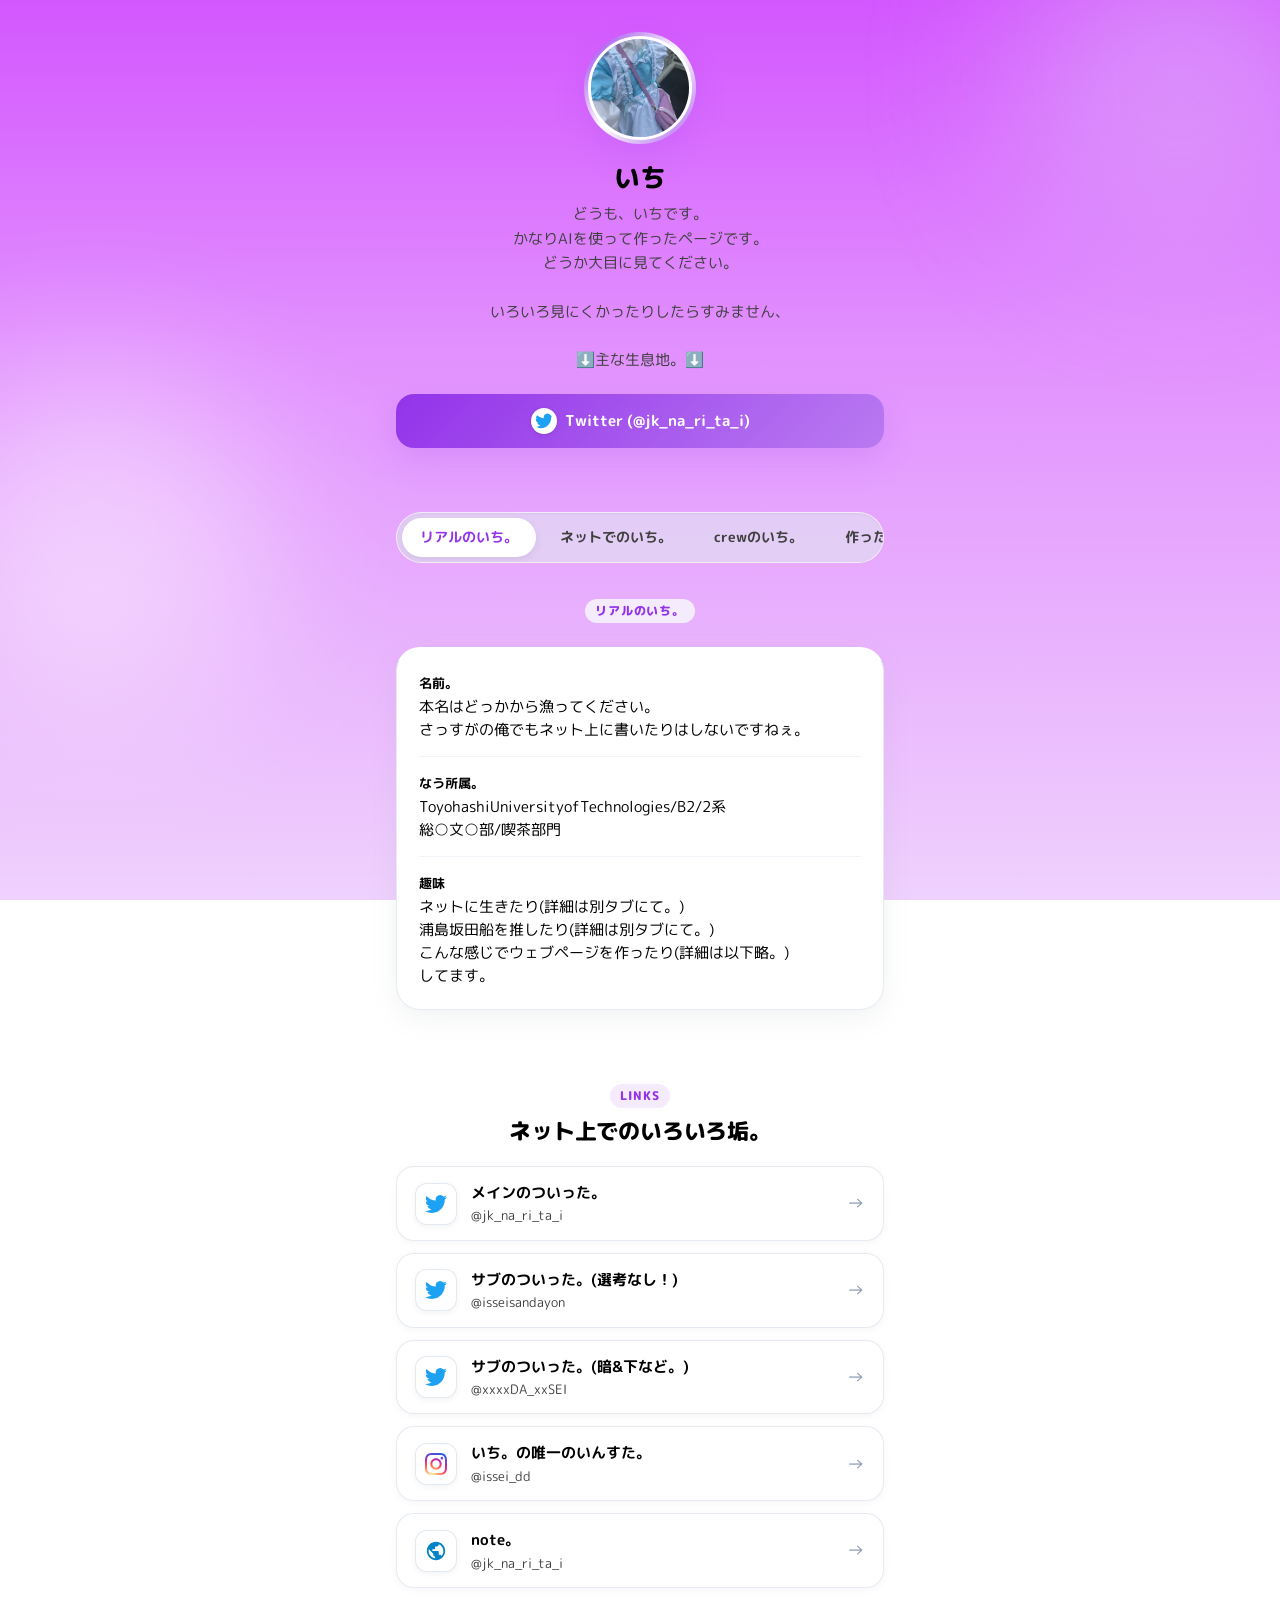
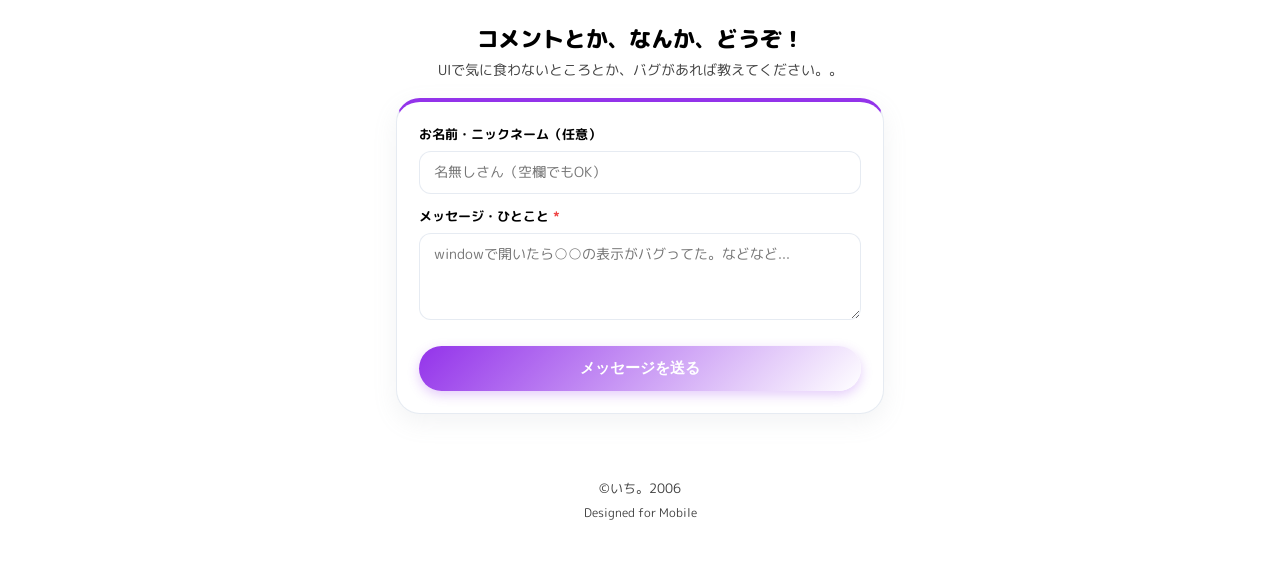
==== index.html @ a2d6e32a "chore: remove Message tag and simplify default comment section title" ====
<!DOCTYPE html>
<html lang="ja">
<head>
  <meta charset="UTF-8">
  <meta name="viewport" content="width=device-width, initial-scale=1.0, maximum-scale=1.0, user-scalable=no">
  <title id="page-title">いちのホームページ</title>
  <link rel="stylesheet" href="style.css?v=20261020_5">
  <link rel="preconnect" href="https://fonts.googleapis.com">
  <link rel="preconnect" href="https://fonts.gstatic.com" crossorigin>
  <link href="https://fonts.googleapis.com/css2?family=DotGothic16&family=Hachi+Maru+Pop&family=M+PLUS+Rounded+1c:wght@400;500;700;800&family=Mochiy+Pop+One&family=Noto+Sans+JP:wght@400;500;700&family=Outfit:wght@400;600;700&family=Shippori+Mincho:wght@500;700&family=Yomogi&display=swap" rel="stylesheet">
</head>
<body>
  <div class="background-decorations">
    <div class="blob blob-1"></div>
    <div class="blob blob-2"></div>
  </div>

  <main class="main-content">
    <!-- Hero Section -->
    <section class="hero-section">
      <div class="container hero-container">
        <div class="avatar-wrapper">
          <div class="avatar-ring"></div>
          <img id="hero-avatar-img" class="avatar-image" style="display: none;" alt="Avatar">
          <div class="avatar-placeholder" id="hero-avatar-placeholder">
            <span>✨</span>
          </div>
        </div>
        <h1 class="hero-title" id="hero-title">いち</h1>
        <p class="hero-desc" id="hero-desc">
          どうも、いちです。
        </p>
        <div class="hero-actions">
          <a href="https://x.com/jk_na_ri_ta_i" target="_blank" rel="noopener noreferrer" class="btn btn-primary" id="hero-x-btn">
            <svg class="x-icon" viewBox="0 0 24 24" fill="#1DA1F2">
              <path d="M23.953 4.57a10 10 0 01-2.825.775 4.958 4.958 0 002.163-2.723c-.951.555-2.005.959-3.127 1.184a4.92 4.92 0 00-8.384 4.482C7.69 8.095 4.067 6.13 1.64 3.162a4.822 4.822 0 00-.666 2.475c0 1.71.87 3.213 2.188 4.096a4.904 4.904 0 01-2.228-.616v.06a4.923 4.923 0 003.946 4.827 4.996 4.996 0 01-2.212.085 4.936 4.936 0 004.604 3.417 9.867 9.867 0 01-6.102 2.105c-.39 0-.779-.023-1.17-.067a13.995 13.995 0 007.557 2.209c9.053 0 13.998-7.496 13.998-13.985 0-.21 0-.42-.015-.63A9.935 9.935 0 0024 4.59z"/>
            </svg>
            <span id="hero-x-btn-text">Twitter (@jk_na_ri_ta_i)</span>
          </a>
        </div>
      </div>
    </section>

    <!-- Tabs Container Section (Real, Oshi, etc.) -->
    <section id="contents" class="section tabs-section">
      <div class="container">
        <!-- Tabs Navigation -->
        <div class="tabs-nav-wrapper">
          <div class="tabs-nav" id="tabs-nav">
            <button type="button" class="tab-btn active" onclick="switchTab('real')">リアル・日常 🌿</button>
            <button type="button" class="tab-btn" onclick="switchTab('oshi')">推し活 🎀</button>
          </div>
        </div>

        <!-- Tab Panes Container -->
        <div id="tab-panes-container">
          <!-- Real Tab Pane (Default visible) -->
          <div id="tab-pane-real" class="tab-pane active">
            <section class="section about-section" style="padding-top: 10px;">
              <div class="section-header">
                <span class="section-tag">リアル・日常 🌿</span>
                <h2 class="section-title">About Me（リアル）</h2>
                <p class="section-subtitle">日常やリアルの自己紹介</p>
              </div>

              <div class="card about-card">
                <div class="about-grid">
                  <div class="about-item">
                    <span class="about-label">お名前 / 呼び名</span>
                    <p class="about-value">いち</p>
                  </div>
                  <div class="about-item">
                    <span class="about-label">好きなこと / 趣味</span>
                    <p class="about-value">こんな感じのページを作ったりしてます。AIで作ってる部分が結構あったりします。</p>
                  </div>
                  <div class="about-item">
                    <span class="about-label">ひとこと</span>
                    <p class="about-value">気ままにのんびりやってます。仲良くしてください✨</p>
                  </div>
                </div>
              </div>
            </section>
          </div>

          <!-- Oshi Tab Pane -->
          <div id="tab-pane-oshi" class="tab-pane">
            <section class="section about-section" style="padding-top: 10px;">
              <div class="section-header">
                <span class="section-tag">推し活 🎀</span>
                <h2 class="section-title">My Favorite（推しについて）</h2>
                <p class="section-subtitle">推しへの愛や活動情報</p>
              </div>

              <div class="card about-card">
                <div class="about-grid">
                  <div class="about-item">
                    <span class="about-label">最推し / 担当</span>
                    <p class="about-value">（ここに推しの名前を入力！）</p>
                  </div>
                  <div class="about-item">
                    <span class="about-label">推し歴 / きっかけ</span>
                    <p class="about-value">（推し始めた時期やきっかけ）</p>
                  </div>
                  <div class="about-item">
                    <span class="about-label">推しへのひとこと</span>
                    <p class="about-value">いつも元気をくれてありがとう！一生推します✨</p>
                  </div>
                </div>
              </div>
            </section>
          </div>
        </div>
      </div>
    </section>

    <!-- Unified Links Section (Below Tabs) -->
    <section id="links" class="section links-section">
      <div class="container">
        <div class="section-header">
          <span class="section-tag">Links</span>
          <h2 class="section-title" id="links-section-title">Links</h2>
          <p class="section-subtitle" id="links-section-subtitle">関連リンク</p>
        </div>

        <div class="links-list" id="links-list">
          <a href="https://x.com/jk_na_ri_ta_i" target="_blank" rel="noopener noreferrer" class="link-item">
            <div class="link-icon">
              <svg viewBox="0 0 24 24" fill="#1DA1F2"><path d="M23.953 4.57a10 10 0 01-2.825.775 4.958 4.958 0 002.163-2.723c-.951.555-2.005.959-3.127 1.184a4.92 4.92 0 00-8.384 4.482C7.69 8.095 4.067 6.13 1.64 3.162a4.822 4.822 0 00-.666 2.475c0 1.71.87 3.213 2.188 4.096a4.904 4.904 0 01-2.228-.616v.06a4.923 4.923 0 003.946 4.827 4.996 4.996 0 01-2.212.085 4.936 4.936 0 004.604 3.417 9.867 9.867 0 01-6.102 2.105c-.39 0-.779-.023-1.17-.067a13.995 13.995 0 007.557 2.209c9.053 0 13.998-7.496 13.998-13.985 0-.21 0-.42-.015-.63A9.935 9.935 0 0024 4.59z"/></svg>
            </div>
            <div class="link-text">
              <span class="link-title">Twitter</span>
              <span class="link-sub">メイン垢</span>
            </div>
            <span class="link-arrow">→</span>
          </a>
        </div>
      </div>
    </section>

    <!-- Visitor Message & Comment Section -->
    <section id="comments-section" class="section comments-section">
      <div class="container">
        <div class="section-header">
          <h2 class="section-title" id="comments-title">コメント 💌</h2>
          <p class="section-subtitle" id="comments-subtitle">サイトを見に来た感想やひとこと、メッセージを気軽にどうぞ！</p>
        </div>

        <div class="card comment-card">
          <form id="comment-form" class="comment-form" onsubmit="submitVisitorComment(event)">
            <div class="form-group" style="margin-bottom: 12px;">
              <label for="comment-name" class="comment-label" id="comment-name-label">お名前・ニックネーム（任意）</label>
              <input type="text" id="comment-name" class="comment-input" placeholder="名無しさん（空欄でもOK）" maxlength="30">
            </div>
            <div class="form-group" style="margin-bottom: 14px;">
              <label for="comment-body" class="comment-label" id="comment-body-label">メッセージ・ひとこと <span style="color: #ef4444;">*</span></label>
              <textarea id="comment-body" class="comment-textarea" placeholder="HP見に来たよ！ / 応援してます✨ などお気軽にどうぞ" rows="3" maxlength="500" required></textarea>
            </div>
            <button type="submit" id="comment-submit-btn" class="comment-submit-btn">
              <span id="comment-btn-text">📨 メッセージを送る</span>
              <span id="comment-btn-spinner" class="spinner" style="display: none; width: 14px; height: 14px; border-width: 2px;"></span>
            </button>
            <div id="comment-status-msg" class="comment-status-msg" style="display: none;"></div>
          </form>
        </div>
      </div>
    </section>
  </main>

  <footer class="footer">
    <div class="container footer-container">
      <p id="footer-text">&copy; 2026 いち. All rights reserved.</p>
      <p class="footer-sub">Designed for Mobile</p>
    </div>
  </footer>

  <!-- Image Lightbox Modal for Fullscreen View -->
  <div id="image-lightbox-modal" class="lightbox-modal" onclick="closeImageLightbox()">
    <img id="lightbox-img" class="lightbox-img" src="" alt="拡大表示">
    <button type="button" class="lightbox-close-btn" aria-label="閉じる">&times;</button>
  </div>

  <script src="script.js?v=20261020_5"></script>
</body>
</html>
---- style.css ----
:root {
  --bg-base: #f8fafc;
  --bg-gradient: linear-gradient(180deg, #fff5f7 0%, #fdf2f8 35%, #f8fafc 100%);
  --bg-card: #ffffff;
  --bg-card-subtle: #f9fafb;
  --border-color: rgba(226, 232, 240, 0.8);
  --border-highlight: rgba(244, 63, 94, 0.2);
  --item-divider: #f1f5f9;
  
  --text-main: #1e293b;
  --text-muted: #64748b;
  --text-light: #94a3b8;
  
  --primary: #f43f5e;
  --primary-hover: #e11d48;
  --primary-light: #fff1f2;
  --primary-glow: rgba(244, 63, 94, 0.25);
  --primary-gradient-end: #fb7185;
  
  --secondary: #8b5cf6;
  --secondary-light: #f5f3ff;
  
  --accent: #0284c7;
  --accent-light: #f0f9ff;

  --blob-1: #fecdd3;
  --blob-2: #e9d5ff;
  --avatar-ring-gradient: linear-gradient(135deg, #fb7185, #c084fc, #38bdf8);
  --tabs-nav-bg: rgba(226, 232, 240, 0.6);
  --tabs-nav-border: rgba(255, 255, 255, 0.6);

  --shadow-sm: 0 2px 8px rgba(0, 0, 0, 0.04);
  --shadow-md: 0 8px 24px rgba(149, 157, 165, 0.12);
  --shadow-lg: 0 12px 32px rgba(244, 63, 94, 0.12);

  --radius-xl: 24px;
  --radius-lg: 18px;
  --radius-md: 12px;
  --radius-full: 9999px;

  --font-base: 'M PLUS Rounded 1c', -apple-system, BlinkMacSystemFont, "Segoe UI", Roboto, sans-serif;
}

* {
  box-sizing: border-box;
  margin: 0;
  padding: 0;
  -webkit-tap-highlight-color: transparent;
}

html {
  scroll-behavior: smooth;
}

body {
  font-family: var(--font-base);
  background: var(--bg-gradient);
  background-attachment: fixed;
  color: var(--text-main);
  min-height: 100vh;
  line-height: 1.6;
  padding-bottom: 60px;
}

/* Background soft decorative shapes */
.background-decorations {
  position: fixed;
  top: 0;
  left: 0;
  width: 100vw;
  height: 100vh;
  z-index: -1;
  pointer-events: none;
  overflow: hidden;
}

.blob {
  position: absolute;
  border-radius: 50%;
  filter: blur(80px);
  opacity: 0.45;
}

.blob-1 {
  width: 320px;
  height: 320px;
  background: var(--blob-1);
  top: -80px;
  right: -60px;
}

.blob-2 {
  width: 350px;
  height: 350px;
  background: var(--blob-2);
  bottom: 20%;
  left: -80px;
}

/* Mobile-first Container (Max 520px for clean app-like feel) */
.container {
  width: 100%;
  max-width: 520px;
  margin: 0 auto;
  padding: 0 16px;
}

/* Header */
.header {
  position: sticky;
  top: 0;
  z-index: 50;
  background: rgba(255, 255, 255, 0.85);
  backdrop-filter: blur(16px);
  border-bottom: 1px solid rgba(226, 232, 240, 0.8);
}

.nav-container {
  display: flex;
  align-items: center;
  justify-content: space-between;
  height: 58px;
}

.logo {
  display: flex;
  align-items: center;
  gap: 8px;
  text-decoration: none;
  color: var(--text-main);
  font-weight: 700;
  font-size: 1.05rem;
}

.logo-badge {
  background: linear-gradient(135deg, var(--primary), var(--secondary));
  color: white;
  padding: 3px 8px;
  border-radius: var(--radius-full);
  font-size: 0.7rem;
  font-weight: 800;
  letter-spacing: 0.05em;
}

.nav-links {
  display: flex;
  gap: 14px;
}

.nav-links a {
  text-decoration: none;
  color: var(--text-muted);
  font-size: 0.88rem;
  font-weight: 600;
  padding: 6px 10px;
  border-radius: var(--radius-full);
  transition: all 0.2s ease;
}

.nav-links a:hover,
.nav-links a:active {
  color: var(--primary);
  background: var(--primary-light);
}

/* Hero Section */
.hero-section {
  padding: 36px 0 24px;
  text-align: center;
}

.hero-container {
  display: flex;
  flex-direction: column;
  align-items: center;
}

.avatar-wrapper {
  position: relative;
  width: 104px;
  height: 104px;
  margin-bottom: 16px;
}

.avatar-ring {
  position: absolute;
  inset: -4px;
  border-radius: 50%;
  background: var(--avatar-ring-gradient);
  box-shadow: var(--shadow-lg);
}

.avatar-placeholder {
  position: relative;
  width: 100%;
  height: 100%;
  border-radius: 50%;
  background: var(--bg-card);
  display: flex;
  align-items: center;
  justify-content: center;
  font-size: 2.6rem;
  border: 3px solid var(--bg-card);
  box-shadow: inset 0 2px 6px rgba(0, 0, 0, 0.05);
}

.avatar-image {
  position: relative;
  width: 100%;
  height: 100%;
  border-radius: 50%;
  object-fit: cover;
  border: 3px solid var(--bg-card);
  display: block;
  z-index: 1;
}

.hero-title {
  font-size: 1.65rem;
  font-weight: 800;
  letter-spacing: -0.01em;
  margin-bottom: 4px;
  color: var(--text-main);
}

.hero-handle {
  font-size: 0.95rem;
  color: var(--primary);
  font-weight: 700;
  background: var(--primary-light);
  padding: 4px 14px;
  border-radius: var(--radius-full);
  display: inline-block;
  margin-bottom: 14px;
}

.hero-desc {
  color: var(--text-muted);
  font-size: 0.95rem;
  line-height: 1.6;
  margin-bottom: 22px;
  padding: 0 10px;
}

.hero-actions {
  display: flex;
  flex-direction: column;
  width: 100%;
  gap: 10px;
}

/* Buttons */
.btn {
  display: inline-flex;
  align-items: center;
  justify-content: center;
  gap: 8px;
  width: 100%;
  padding: 14px 20px;
  border-radius: var(--radius-lg);
  font-weight: 700;
  text-decoration: none;
  font-size: 0.95rem;
  transition: all 0.2s ease;
  cursor: pointer;
  border: none;
}

.btn-primary {
  background: linear-gradient(135deg, var(--primary), var(--primary-gradient-end));
  color: #fff;
  box-shadow: var(--shadow-lg);
}

.btn-primary:active {
  transform: scale(0.98);
}

.btn-secondary {
  background: #ffffff;
  color: var(--text-main);
  border: 1px solid var(--border-color);
  box-shadow: var(--shadow-sm);
}

.btn-secondary:active {
  background: #f1f5f9;
  transform: scale(0.98);
}

.x-icon {
  width: 26px;
  height: 26px;
  padding: 4px;
  border-radius: 50%;
  background: #ffffff;
  color: #1DA1F2;
  fill: #1DA1F2;
  flex-shrink: 0;
  box-shadow: 0 1px 4px rgba(0, 0, 0, 0.12);
}

/* Sections */
.section {
  padding: 24px 0;
}

.section-header {
  text-align: center;
  margin-bottom: 18px;
}

.section-tag {
  display: inline-block;
  font-size: 0.75rem;
  font-weight: 800;
  color: var(--primary);
  text-transform: uppercase;
  letter-spacing: 0.08em;
  background: var(--primary-light);
  padding: 2px 10px;
  border-radius: var(--radius-full);
  margin-bottom: 6px;
}

.section-title {
  font-size: 1.35rem;
  font-weight: 800;
  color: var(--text-main);
  letter-spacing: -0.01em;
}

.section-subtitle {
  color: var(--text-muted);
  font-size: 0.85rem;
  margin-top: 2px;
}

/* Card Style (White Base) */
.card {
  background: var(--bg-card);
  border: 1px solid var(--border-color);
  border-radius: var(--radius-xl);
  box-shadow: var(--shadow-md);
  padding: 22px;
  transition: transform 0.2s ease, box-shadow 0.2s ease;
}

/* Twitter Stack */
.twitter-stack {
  display: flex;
  flex-direction: column;
  gap: 16px;
}

.twitter-profile-card {
  display: flex;
  flex-direction: column;
  gap: 16px;
  border-top: 4px solid var(--primary);
}

.profile-card-header {
  display: flex;
  align-items: center;
  gap: 14px;
}

.profile-avatar {
  width: 52px;
  height: 52px;
  border-radius: 50%;
  background: linear-gradient(135deg, #fecdd3, #e9d5ff);
  display: flex;
  align-items: center;
  justify-content: center;
  font-size: 1.6rem;
  box-shadow: var(--shadow-sm);
  overflow: hidden;
  flex-shrink: 0;
}

.profile-avatar img {
  width: 100%;
  height: 100%;
  object-fit: cover;
  display: block;
}

.profile-name {
  font-size: 1.15rem;
  font-weight: 700;
  color: var(--text-main);
}

.profile-id {
  color: var(--text-muted);
  font-size: 0.85rem;
  display: block;
}

.profile-bio {
  color: var(--text-muted);
  font-size: 0.92rem;
  line-height: 1.6;
  background: var(--bg-card-subtle);
  padding: 12px 14px;
  border-radius: var(--radius-md);
  border: 1px solid #f1f5f9;
}

.btn-x-follow {
  display: flex;
  align-items: center;
  justify-content: center;
  gap: 8px;
  width: 100%;
  text-align: center;
  padding: 13px;
  border-radius: var(--radius-lg);
  background: #0f1419;
  color: #ffffff;
  font-weight: 700;
  text-decoration: none;
  font-size: 0.92rem;
  box-shadow: 0 4px 14px rgba(15, 20, 25, 0.2);
  transition: all 0.2s ease;
}

.btn-x-follow:active {
  transform: scale(0.98);
  background: #272c30;
}

.twitter-timeline-card {
  padding: 18px;
}

.timeline-header {
  display: flex;
  align-items: center;
  gap: 8px;
  font-size: 0.88rem;
  font-weight: 700;
  color: var(--text-muted);
  margin-bottom: 12px;
  padding-bottom: 10px;
  border-bottom: 1px solid #f1f5f9;
}

.pulse-dot {
  width: 8px;
  height: 8px;
  border-radius: 50%;
  background: #10b981;
  box-shadow: 0 0 8px rgba(16, 185, 129, 0.6);
}

.timeline-container {
  min-height: 380px;
  overflow: hidden;
  border-radius: var(--radius-md);
}

/* About Section */
.about-card {
  border-top: 4px solid var(--secondary);
}

.about-grid {
  display: flex;
  flex-direction: column;
  gap: 16px;
}

.about-item {
  border-bottom: 1px solid var(--item-divider);
  padding-bottom: 14px;
}

.about-item:last-child {
  border-bottom: none;
  padding-bottom: 0;
}

.about-label {
  font-size: 0.8rem;
  font-weight: 700;
  color: var(--secondary);
  display: block;
  margin-bottom: 3px;
}

.about-value {
  color: var(--text-main);
  font-size: 0.95rem;
  line-height: 1.5;
}

/* Links Section */
.links-list {
  display: flex;
  flex-direction: column;
  gap: 12px;
}

.link-item {
  display: flex;
  align-items: center;
  gap: 14px;
  padding: 14px 18px;
  background: var(--bg-card);
  border: 1px solid var(--border-color);
  border-radius: var(--radius-lg);
  text-decoration: none;
  color: var(--text-main);
  box-shadow: var(--shadow-sm);
  transition: all 0.2s ease;
}

.link-item:hover,
.link-item:active {
  border-color: var(--primary);
  background: var(--primary-light);
  transform: translateY(-2px);
  box-shadow: var(--shadow-md);
}

.link-icon {
  width: 42px;
  height: 42px;
  border-radius: 12px;
  background: #ffffff;
  border: 1px solid rgba(226, 232, 240, 0.9);
  box-shadow: 0 2px 6px rgba(0, 0, 0, 0.05);
  display: flex;
  align-items: center;
  justify-content: center;
  flex-shrink: 0;
}

.link-icon svg {
  width: 22px;
  height: 22px;
}

.link-text {
  flex: 1;
  display: flex;
  flex-direction: column;
}

.link-title {
  font-weight: 700;
  font-size: 0.95rem;
  color: var(--text-main);
}

.link-sub {
  font-size: 0.8rem;
  color: var(--text-muted);
}

.link-arrow {
  color: var(--text-light);
  font-size: 1.2rem;
  transition: transform 0.2s ease;
}

.link-item:active .link-arrow {
  transform: translateX(3px);
  color: var(--primary);
}

.link-placeholder {
  border: 2px dashed var(--border-color);
  border-radius: var(--radius-lg);
  padding: 16px;
  text-align: center;
  color: var(--text-muted);
  font-size: 0.85rem;
  background: var(--bg-card-subtle);
}

/* Tabs Navigation */
.tabs-nav-wrapper {
  margin: 16px 0 24px;
  display: flex;
  justify-content: center;
}

.tabs-nav {
  display: inline-flex;
  gap: 6px;
  background: var(--tabs-nav-bg);
  padding: 5px;
  border-radius: var(--radius-full);
  backdrop-filter: blur(8px);
  border: 1px solid var(--tabs-nav-border);
  box-shadow: inset 0 1px 3px rgba(0, 0, 0, 0.05);
  max-width: 100%;
  overflow-x: auto;
}

.tab-btn {
  background: transparent;
  border: none;
  padding: 9px 18px;
  border-radius: var(--radius-full);
  font-family: inherit;
  font-size: 0.9rem;
  font-weight: 700;
  color: var(--text-muted);
  cursor: pointer;
  transition: all 0.25s ease;
  white-space: nowrap;
}

.tab-btn:hover {
  color: var(--text-main);
}

.tab-btn.active {
  background: var(--bg-card);
  color: var(--primary);
  box-shadow: 0 3px 10px rgba(0, 0, 0, 0.08);
}

/* Tab Content Transitions */
.tab-pane {
  display: none;
  animation: tabFadeIn 0.3s ease-out;
}

.tab-pane.active {
  display: block;
}

@keyframes tabFadeIn {
  from {
    opacity: 0;
    transform: translateY(8px);
  }
  to {
    opacity: 1;
    transform: translateY(0);
  }
}

/* Footer */
.footer {
  margin-top: 40px;
  text-align: center;
}

.footer-container p {
  color: var(--text-muted);
  font-size: 0.82rem;
}

.footer-sub {
  font-size: 0.75rem !important;
  margin-top: 4px;
  color: var(--text-light);
}

/* Font Family Utility Classes (Per-Box & Inline) */
.font-rounded {
  font-family: 'M PLUS Rounded 1c', -apple-system, BlinkMacSystemFont, sans-serif !important;
}

.font-sans {
  font-family: 'Noto Sans JP', -apple-system, BlinkMacSystemFont, sans-serif !important;
}

.font-serif {
  font-family: 'Shippori Mincho', "Hiragino Mincho ProN", "Yu Mincho", serif !important;
}

.font-handwriting {
  font-family: 'Yomogi', cursive, sans-serif !important;
}

.font-pop {
  font-family: 'Mochiy Pop One', sans-serif !important;
}

.font-marupop {
  font-family: 'Hachi Maru Pop', cursive, sans-serif !important;
}

.font-pixel {
  font-family: 'DotGothic16', monospace, sans-serif !important;
}

/* Inline Text Size Utility Classes */
.text-size-sm {
  font-size: 0.82em;
}

.text-size-lg {
  font-size: 1.22em;
}

.text-size-xl {
  font-size: 1.45em;
}

/* Sensitive / Spoiler Content Protection (Zero-Accidental-Reveal) */
.sensitive-guard-box {
  background: rgba(15, 23, 42, 0.05);
  border: 1.5px dashed rgba(100, 116, 139, 0.45);
  border-radius: var(--radius-lg);
  padding: 16px 14px;
  text-align: center;
  display: flex;
  flex-direction: column;
  align-items: center;
  gap: 8px;
  margin-top: 4px;
  user-select: none;
}

.sensitive-guard-icon {
  font-size: 1.35rem;
  line-height: 1;
}

.sensitive-guard-title {
  font-size: 0.86rem;
  font-weight: 800;
  color: var(--text-main);
}

.sensitive-guard-note {
  font-size: 0.78rem;
  color: var(--text-muted);
  line-height: 1.4;
}

.sensitive-btn-step1 {
  margin-top: 4px;
  padding: 8px 16px;
  border-radius: var(--radius-full);
  border: 1.5px solid var(--border-color);
  background: var(--bg-card);
  color: var(--text-main);
  font-family: inherit;
  font-size: 0.8rem;
  font-weight: 700;
  cursor: pointer;
  box-shadow: var(--shadow-sm);
  transition: all 0.2s ease;
}

.sensitive-btn-step1:active {
  transform: scale(0.97);
}

.sensitive-confirm-row {
  display: flex;
  align-items: center;
  justify-content: center;
  gap: 10px;
  margin-top: 6px;
  flex-wrap: wrap;
}

.sensitive-btn-cancel {
  padding: 7px 14px;
  border-radius: var(--radius-full);
  border: 1px solid var(--border-color);
  background: var(--bg-card);
  color: var(--text-muted);
  font-family: inherit;
  font-size: 0.78rem;
  font-weight: 700;
  cursor: pointer;
}

.sensitive-btn-confirm {
  padding: 7px 16px;
  border-radius: var(--radius-full);
  border: none;
  background: linear-gradient(135deg, var(--primary), var(--secondary));
  color: #ffffff;
  font-family: inherit;
  font-size: 0.78rem;
  font-weight: 800;
  cursor: pointer;
  box-shadow: var(--shadow-sm);
  transition: opacity 0.2s ease;
}

.sensitive-btn-confirm:disabled {
  opacity: 0.4;
  cursor: not-allowed;
  pointer-events: none;
}

.sensitive-rehide-bar {
  display: flex;
  justify-content: flex-end;
  margin-bottom: 6px;
}

.sensitive-btn-rehide {
  padding: 3px 10px;
  border-radius: var(--radius-full);
  border: 1px solid var(--border-color);
  background: var(--bg-card-subtle);
  color: var(--text-muted);
  font-family: inherit;
  font-size: 0.72rem;
  font-weight: 700;
  cursor: pointer;
}

/* Inline Sensitive Text ([hide]...[/hide]) */
.sensitive-inline-wrapper {
  display: inline-flex;
  align-items: center;
  vertical-align: middle;
  margin: 0 2px;
}

.sensitive-inline-pill {
  display: inline-flex;
  align-items: center;
  gap: 4px;
  padding: 2px 9px;
  border-radius: 999px;
  background: rgba(15, 23, 42, 0.82);
  color: #ffffff;
  font-size: 0.78em;
  font-weight: 700;
  border: none;
  cursor: pointer;
  user-select: none;
  line-height: 1.4;
}

.sensitive-inline-pill.confirming {
  background: #dc2626;
}

.sensitive-inline-pill:disabled {
  opacity: 0.5;
  pointer-events: none;
}

.sensitive-inline-revealed {
  background: rgba(139, 92, 246, 0.1);
  padding: 1px 6px;
  border-radius: 6px;
  border: 1px dashed rgba(139, 92, 246, 0.35);
}

.sensitive-inline-rehide {
  margin-left: 4px;
  padding: 0 5px;
  font-size: 0.72em;
  border-radius: 999px;
  border: 1px solid rgba(100, 116, 139, 0.4);
  background: var(--bg-card);
  color: var(--text-muted);
  cursor: pointer;
}

/* Vertically Stacked Blocks inside a Single Tab */
.tab-blocks-stack {
  display: flex;
  flex-direction: column;
  gap: 24px;
}

.tab-block-section {
  padding-top: 10px;
}

/* Vertically Stacked Sub-Items inside a Profile Item */
.about-subitems-stack {
  display: flex;
  flex-direction: column;
  gap: 10px;
  margin-top: 8px;
}

.about-subitem-box {
  background: var(--bg-card-subtle);
  border: 1px solid var(--border-color);
  border-radius: var(--radius-md);
  padding: 12px 14px;
  display: flex;
  flex-direction: column;
  gap: 6px;
}

.about-subitem-label {
  font-size: 0.85rem;
  font-weight: 800;
  color: var(--secondary);
}

/* Inline Images inside textboxes */
.inline-image-container {
  display: block;
  margin: 12px auto;
  text-align: center;
}

.inline-content-img {
  max-width: 100%;
  height: auto;
  border-radius: var(--radius-md);
  box-shadow: 0 4px 14px rgba(0, 0, 0, 0.08);
  display: inline-block;
  vertical-align: middle;
  cursor: zoom-in;
  transition: transform 0.2s ease, box-shadow 0.2s ease;
}

.inline-content-img:hover {
  transform: scale(1.015);
  box-shadow: 0 8px 22px rgba(0, 0, 0, 0.14);
}

.inline-img-sm .inline-content-img {
  max-width: 160px;
}

.inline-img-md .inline-content-img {
  max-width: 320px;
}

.inline-img-lg .inline-content-img {
  max-width: 100%;
}

/* Image Lightbox Modal */
.lightbox-modal {
  display: none;
  position: fixed;
  inset: 0;
  z-index: 99999;
  background: rgba(15, 23, 42, 0.92);
  backdrop-filter: blur(8px);
  align-items: center;
  justify-content: center;
  padding: 16px;
  cursor: zoom-out;
  touch-action: manipulation;
}

.lightbox-modal.show {
  display: flex;
  animation: tabFadeIn 0.2s ease-out;
}

.lightbox-img {
  max-width: 95vw;
  max-height: 90vh;
  object-fit: contain;
  border-radius: 12px;
  box-shadow: 0 16px 48px rgba(0, 0, 0, 0.6);
}

.lightbox-close-btn {
  position: absolute;
  top: 16px;
  right: 18px;
  background: rgba(255, 255, 255, 0.2);
  color: #ffffff;
  border: none;
  font-size: 32px;
  line-height: 1;
  width: 44px;
  height: 44px;
  border-radius: 50%;
  display: flex;
  align-items: center;
  justify-content: center;
  cursor: pointer;
  transition: background 0.2s;
}

.lightbox-close-btn:hover {
  background: rgba(255, 255, 255, 0.35);
}

/* Visitor Comments / Messages Section */
.comments-section {
  padding-top: 10px;
}

.comment-card {
  border-top: 4px solid var(--primary);
  max-width: 580px;
  margin: 0 auto;
}

.comment-form {
  display: flex;
  flex-direction: column;
}

.comment-label {
  display: block;
  font-size: 0.82rem;
  font-weight: 700;
  color: var(--text-main);
  margin-bottom: 6px;
}

.comment-input,
.comment-textarea {
  width: 100%;
  padding: 10px 14px;
  border-radius: var(--radius-md);
  border: 1px solid var(--border-color);
  background: var(--bg-card);
  color: var(--text-main);
  font-family: inherit;
  font-size: 0.9rem;
  transition: all 0.2s ease;
  box-sizing: border-box;
}

.comment-input:focus,
.comment-textarea:focus {
  outline: none;
  border-color: var(--primary);
  box-shadow: 0 0 0 3px rgba(147, 51, 234, 0.15);
}

.comment-textarea {
  resize: vertical;
  min-height: 80px;
  line-height: 1.5;
}

.comment-submit-btn {
  display: inline-flex;
  align-items: center;
  justify-content: center;
  gap: 8px;
  background: linear-gradient(135deg, var(--primary), var(--secondary));
  color: #ffffff;
  border: none;
  border-radius: 9999px;
  padding: 12px 24px;
  font-size: 0.95rem;
  font-weight: 700;
  cursor: pointer;
  transition: all 0.2s ease;
  box-shadow: 0 4px 12px rgba(147, 51, 234, 0.25);
  margin-top: 4px;
}

.comment-submit-btn:hover {
  transform: translateY(-1px);
  box-shadow: 0 6px 16px rgba(147, 51, 234, 0.35);
}

.comment-submit-btn:disabled {
  opacity: 0.6;
  cursor: not-allowed;
  transform: none;
}

.comment-status-msg {
  margin-top: 10px;
  padding: 10px 14px;
  border-radius: var(--radius-md);
  font-size: 0.85rem;
  line-height: 1.4;
  text-align: center;
  animation: tabFadeIn 0.2s ease-out;
}

.comment-status-msg.success {
  background: #ecfdf5;
  color: #065f46;
  border: 1px solid #a7f3d0;
}

.comment-status-msg.error {
  background: #fef2f2;
  color: #991b1b;
  border: 1px solid #fecaca;
}
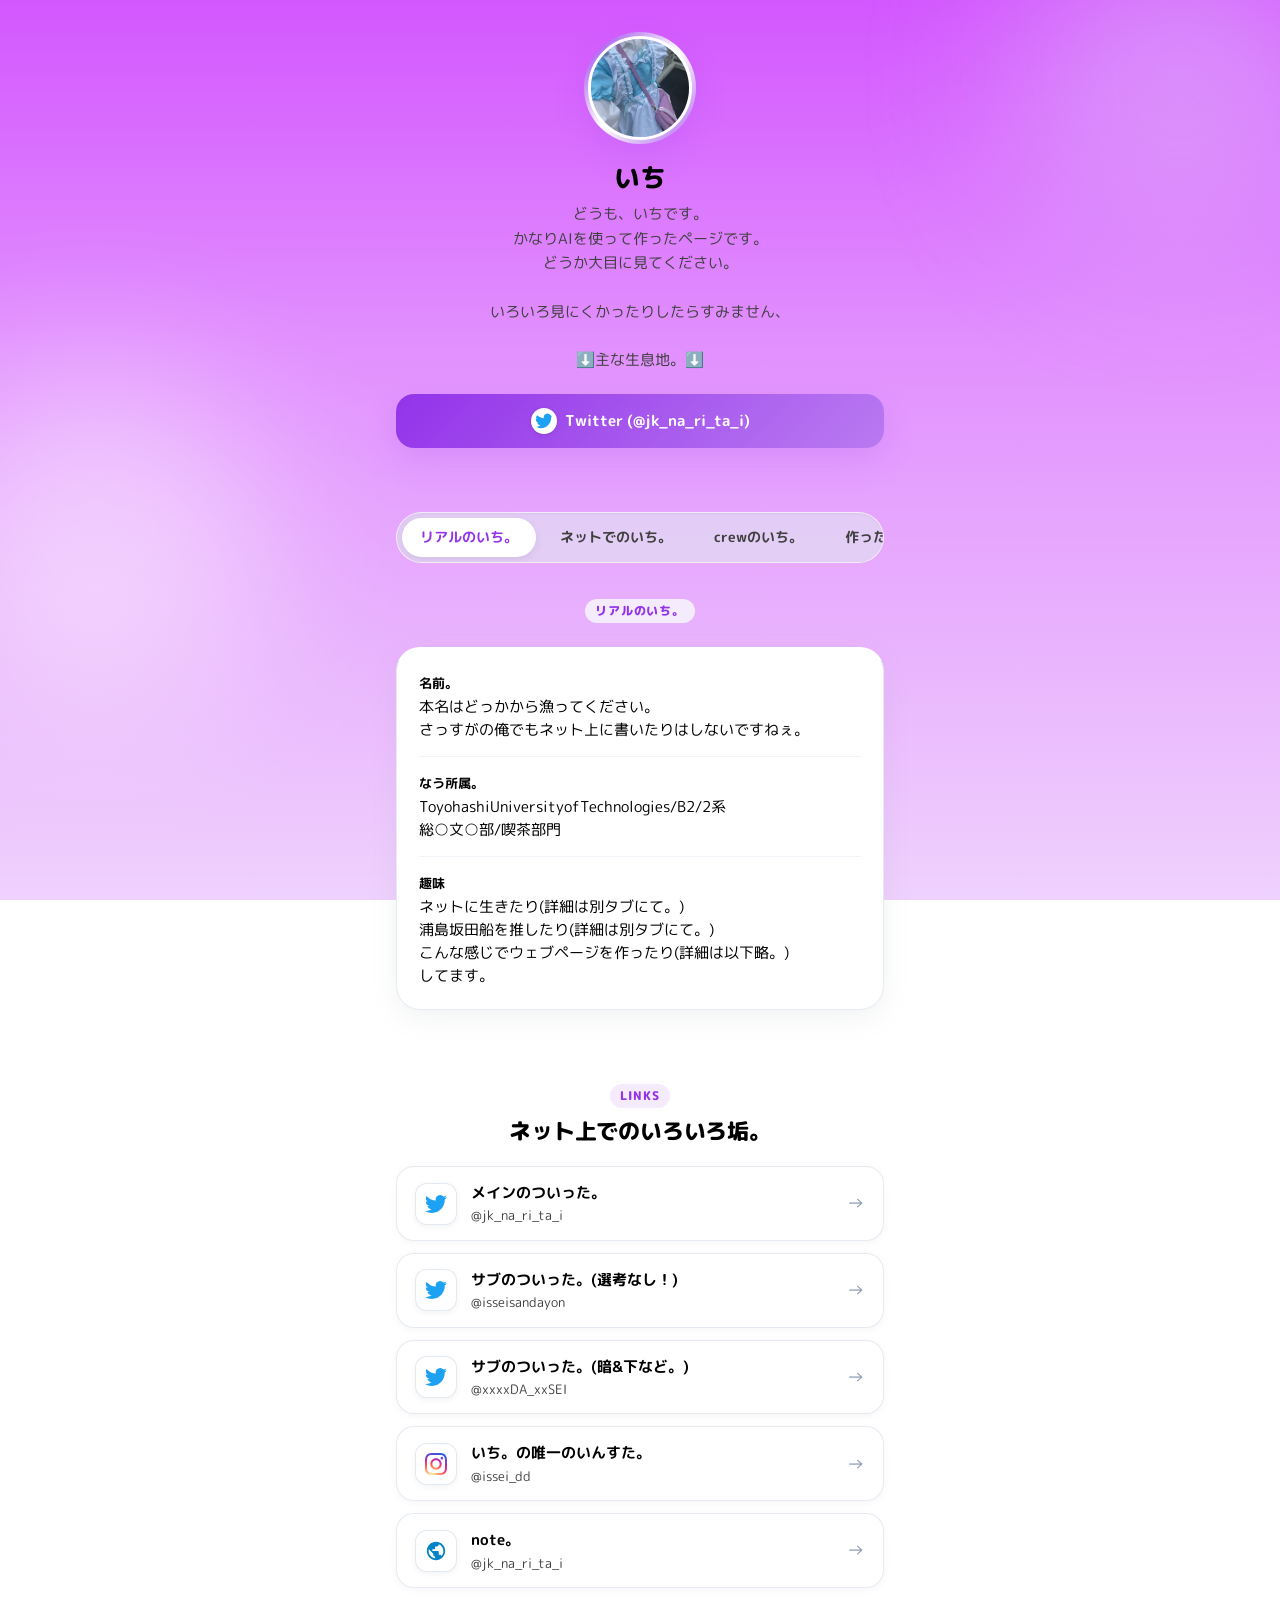
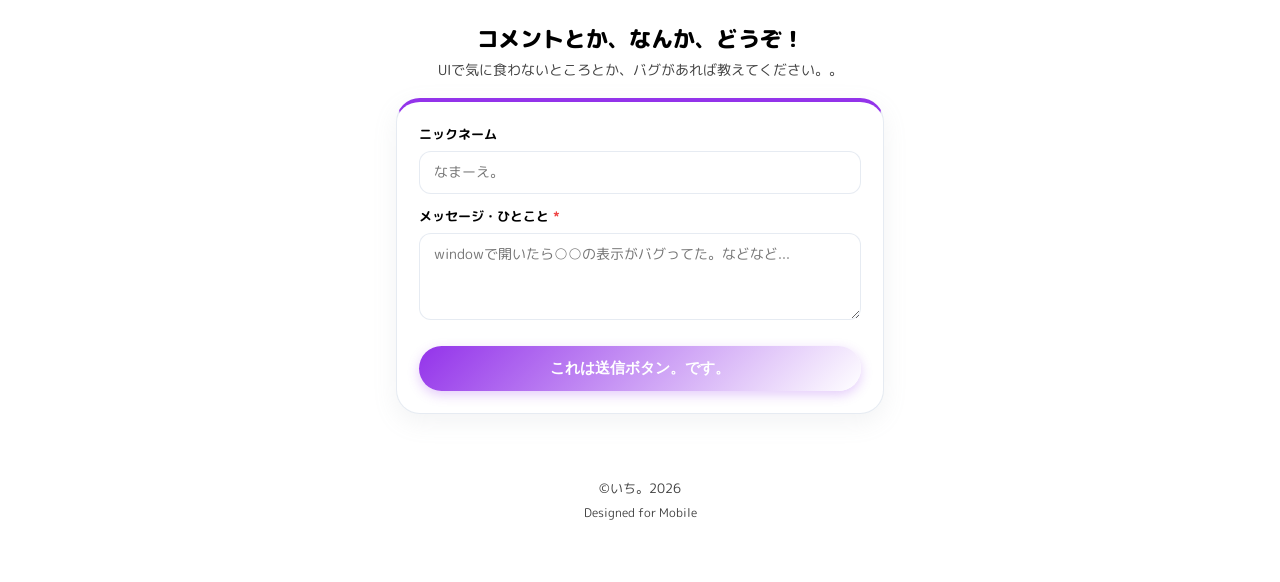
==== commit e4cd6d5c: "feat: remove 15-second comment throttle to allow immediate successive comments" ====
--- a/index.html
+++ b/index.html
@@ -4,7 +4,7 @@
   <meta charset="UTF-8">
   <meta name="viewport" content="width=device-width, initial-scale=1.0, maximum-scale=1.0, user-scalable=no">
   <title id="page-title">いちのホームページ</title>
-  <link rel="stylesheet" href="style.css?v=20261020_5">
+  <link rel="stylesheet" href="style.css?v=20261020_6">
   <link rel="preconnect" href="https://fonts.googleapis.com">
   <link rel="preconnect" href="https://fonts.gstatic.com" crossorigin>
   <link href="https://fonts.googleapis.com/css2?family=DotGothic16&family=Hachi+Maru+Pop&family=M+PLUS+Rounded+1c:wght@400;500;700;800&family=Mochiy+Pop+One&family=Noto+Sans+JP:wght@400;500;700&family=Outfit:wght@400;600;700&family=Shippori+Mincho:wght@500;700&family=Yomogi&display=swap" rel="stylesheet">
@@ -179,6 +179,6 @@
     <button type="button" class="lightbox-close-btn" aria-label="閉じる">&times;</button>
   </div>
 
-  <script src="script.js?v=20261020_5"></script>
+  <script src="script.js?v=20261020_6"></script>
 </body>
 </html>
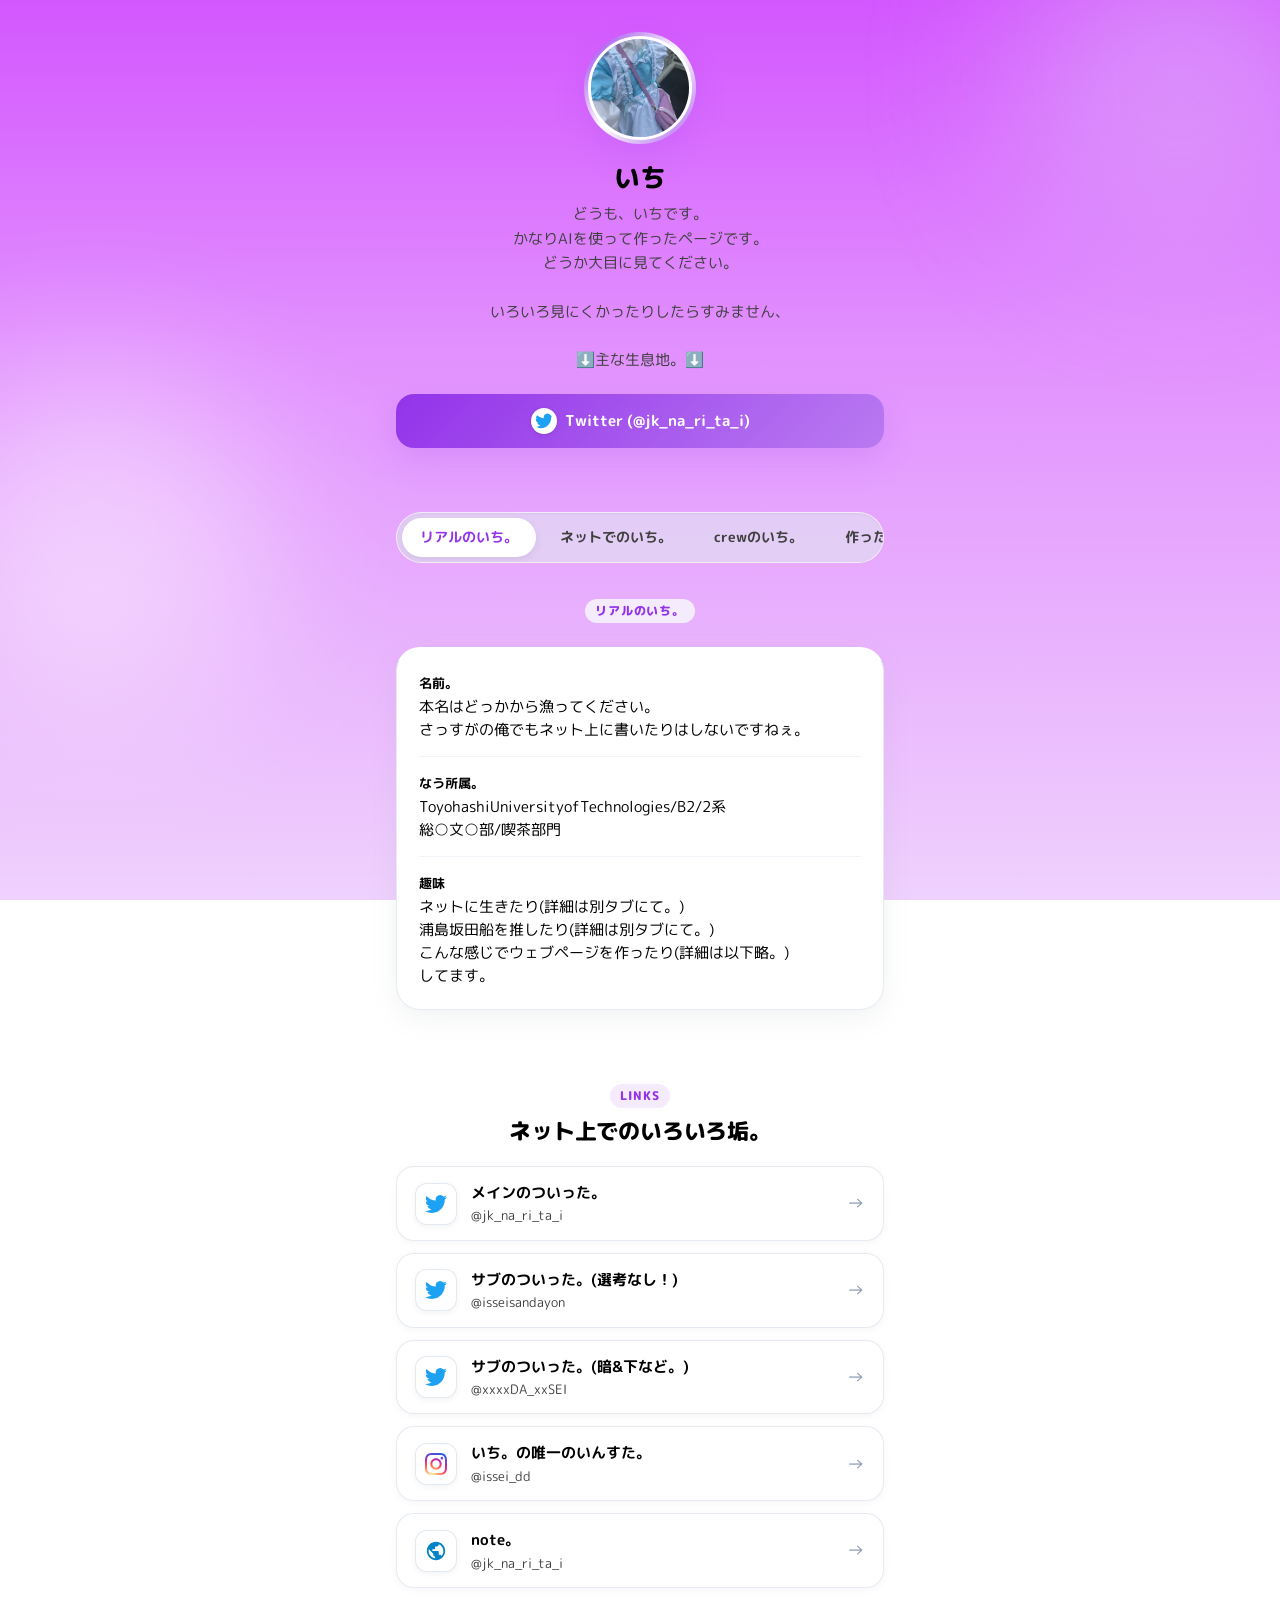
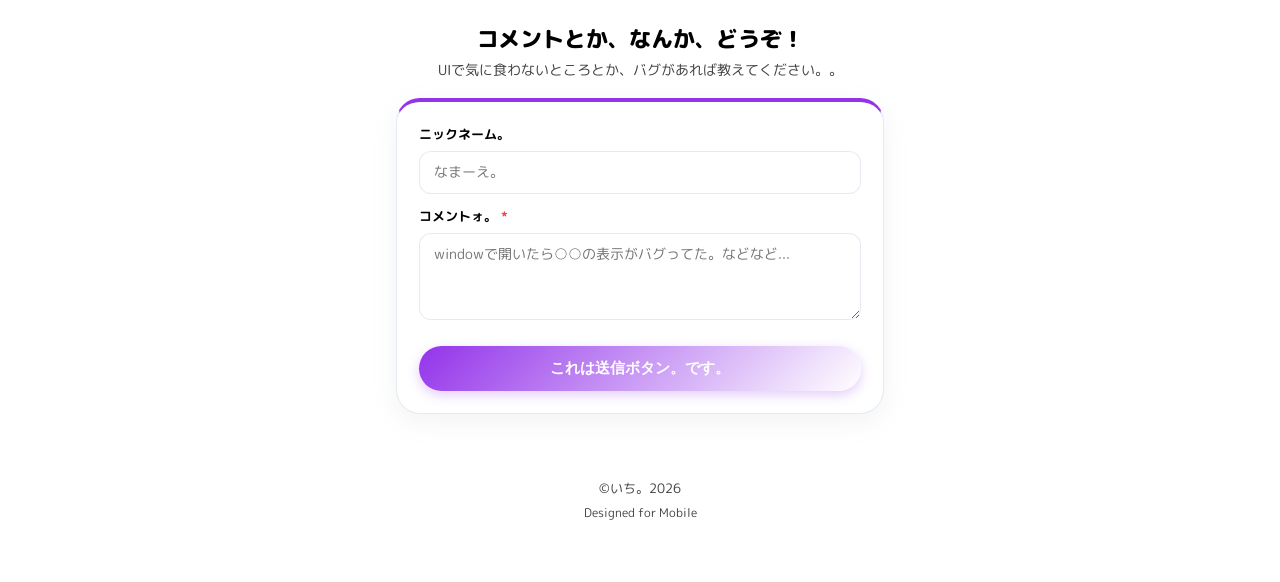
==== commit 0b16e3b3: "feat: make required validation error message customizable in admin" ====
--- a/index.html
+++ b/index.html
@@ -4,7 +4,7 @@
   <meta charset="UTF-8">
   <meta name="viewport" content="width=device-width, initial-scale=1.0, maximum-scale=1.0, user-scalable=no">
   <title id="page-title">いちのホームページ</title>
-  <link rel="stylesheet" href="style.css?v=20261020_6">
+  <link rel="stylesheet" href="style.css?v=20261020_7">
   <link rel="preconnect" href="https://fonts.googleapis.com">
   <link rel="preconnect" href="https://fonts.gstatic.com" crossorigin>
   <link href="https://fonts.googleapis.com/css2?family=DotGothic16&family=Hachi+Maru+Pop&family=M+PLUS+Rounded+1c:wght@400;500;700;800&family=Mochiy+Pop+One&family=Noto+Sans+JP:wght@400;500;700&family=Outfit:wght@400;600;700&family=Shippori+Mincho:wght@500;700&family=Yomogi&display=swap" rel="stylesheet">
@@ -146,14 +146,14 @@
         </div>
 
         <div class="card comment-card">
-          <form id="comment-form" class="comment-form" onsubmit="submitVisitorComment(event)">
+          <form id="comment-form" class="comment-form" novalidate onsubmit="submitVisitorComment(event)">
             <div class="form-group" style="margin-bottom: 12px;">
               <label for="comment-name" class="comment-label" id="comment-name-label">お名前・ニックネーム（任意）</label>
               <input type="text" id="comment-name" class="comment-input" placeholder="名無しさん（空欄でもOK）" maxlength="30">
             </div>
             <div class="form-group" style="margin-bottom: 14px;">
               <label for="comment-body" class="comment-label" id="comment-body-label">メッセージ・ひとこと <span style="color: #ef4444;">*</span></label>
-              <textarea id="comment-body" class="comment-textarea" placeholder="HP見に来たよ！ / 応援してます✨ などお気軽にどうぞ" rows="3" maxlength="500" required></textarea>
+              <textarea id="comment-body" class="comment-textarea" placeholder="HP見に来たよ！ / 応援してます✨ などお気軽にどうぞ" rows="3" maxlength="500"></textarea>
             </div>
             <button type="submit" id="comment-submit-btn" class="comment-submit-btn">
               <span id="comment-btn-text">📨 メッセージを送る</span>
@@ -179,6 +179,6 @@
     <button type="button" class="lightbox-close-btn" aria-label="閉じる">&times;</button>
   </div>
 
-  <script src="script.js?v=20261020_6"></script>
+  <script src="script.js?v=20261020_7"></script>
 </body>
 </html>
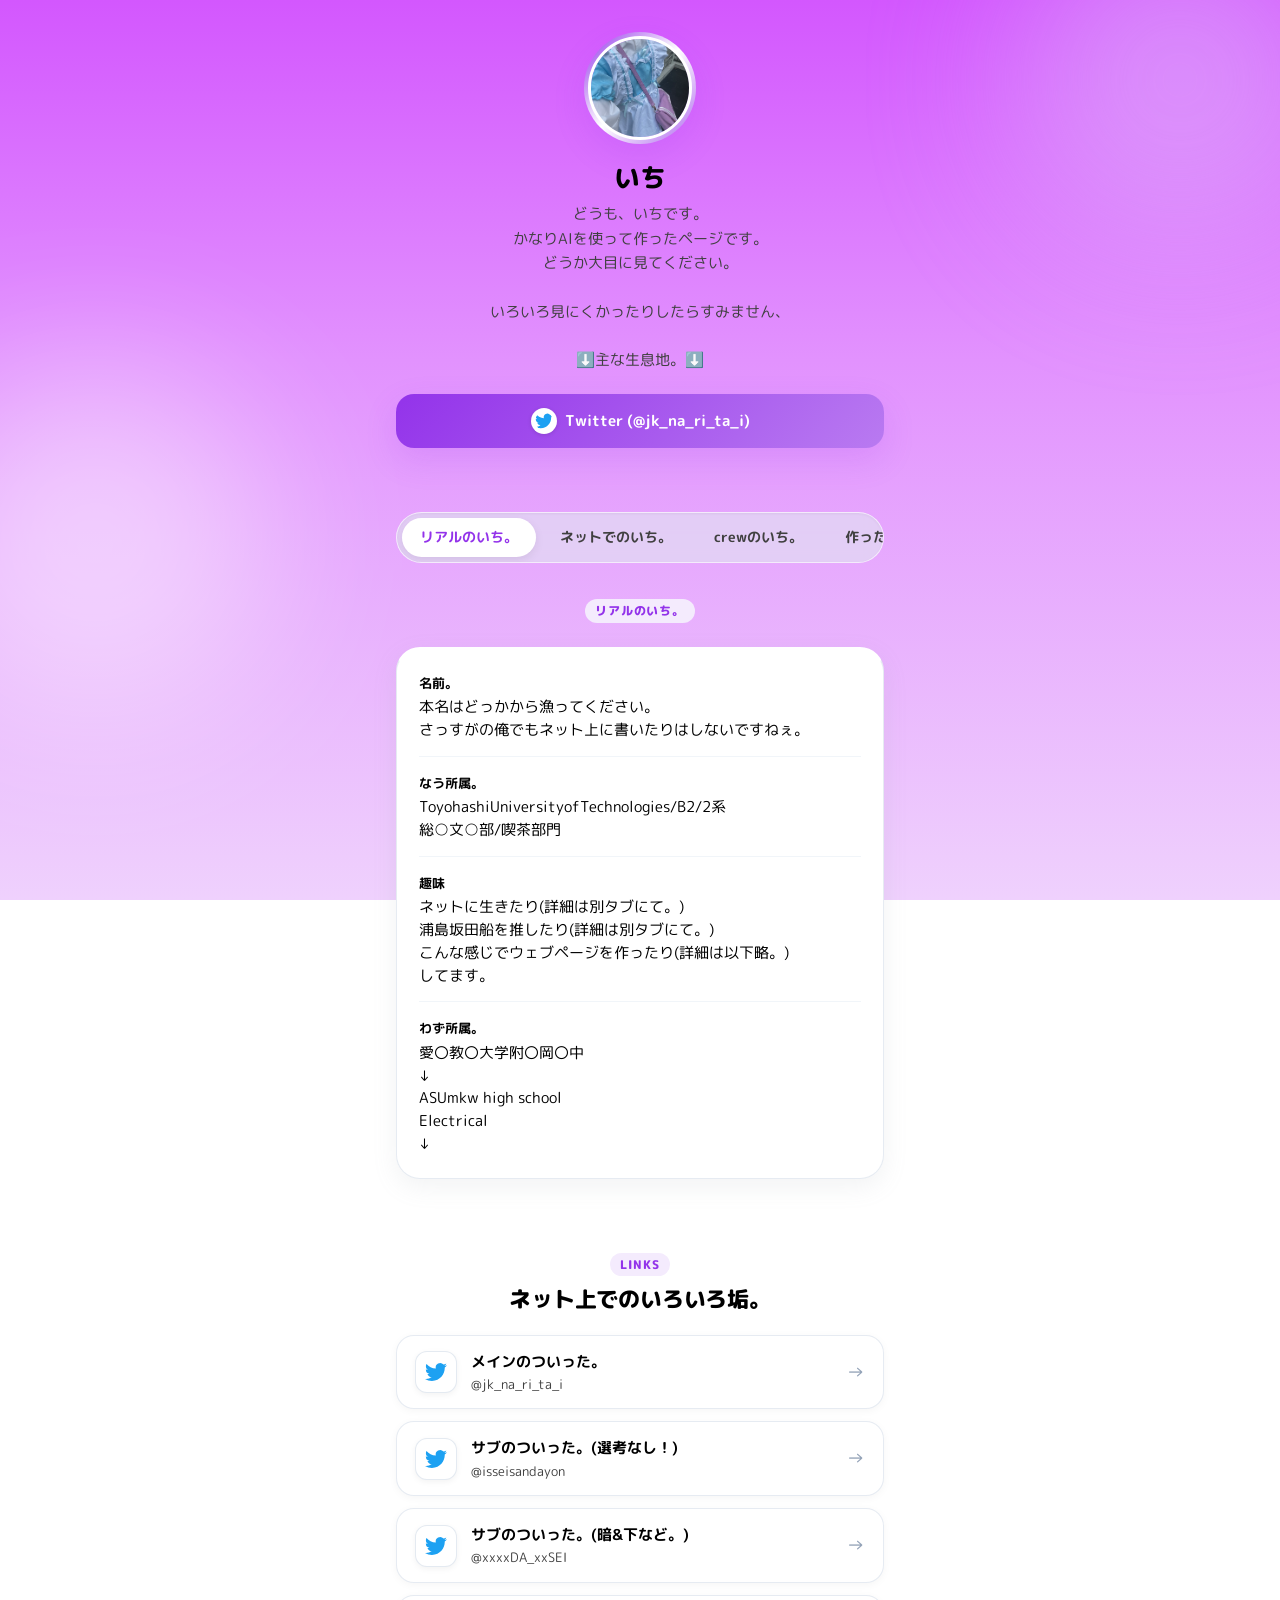
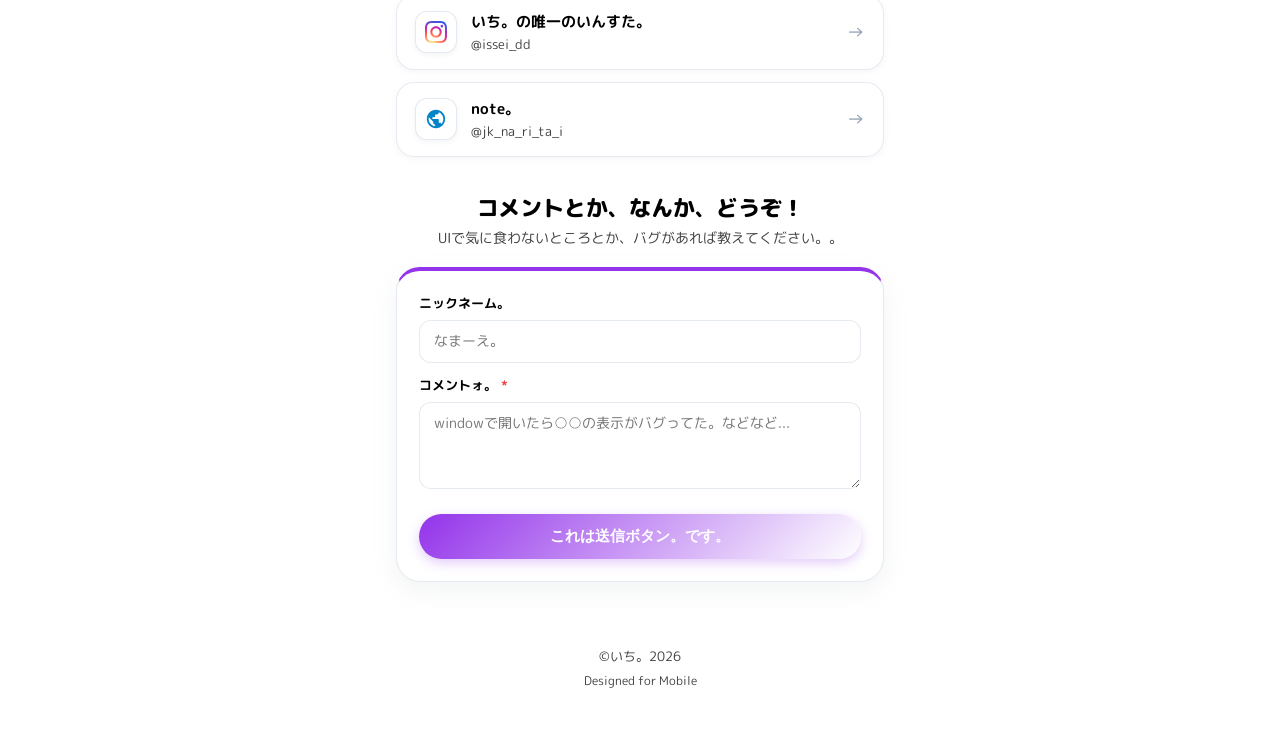
==== commit 300bb0a8: "feat: add reordering buttons (move up/down) for tabs, items, sub-items, blocks, and links" ====
--- a/index.html
+++ b/index.html
@@ -4,7 +4,7 @@
   <meta charset="UTF-8">
   <meta name="viewport" content="width=device-width, initial-scale=1.0, maximum-scale=1.0, user-scalable=no">
   <title id="page-title">いちのホームページ</title>
-  <link rel="stylesheet" href="style.css?v=20261020_7">
+  <link rel="stylesheet" href="style.css?v=20261020_8">
   <link rel="preconnect" href="https://fonts.googleapis.com">
   <link rel="preconnect" href="https://fonts.gstatic.com" crossorigin>
   <link href="https://fonts.googleapis.com/css2?family=DotGothic16&family=Hachi+Maru+Pop&family=M+PLUS+Rounded+1c:wght@400;500;700;800&family=Mochiy+Pop+One&family=Noto+Sans+JP:wght@400;500;700&family=Outfit:wght@400;600;700&family=Shippori+Mincho:wght@500;700&family=Yomogi&display=swap" rel="stylesheet">
@@ -179,6 +179,6 @@
     <button type="button" class="lightbox-close-btn" aria-label="閉じる">&times;</button>
   </div>
 
-  <script src="script.js?v=20261020_7"></script>
+  <script src="script.js?v=20261020_8"></script>
 </body>
 </html>
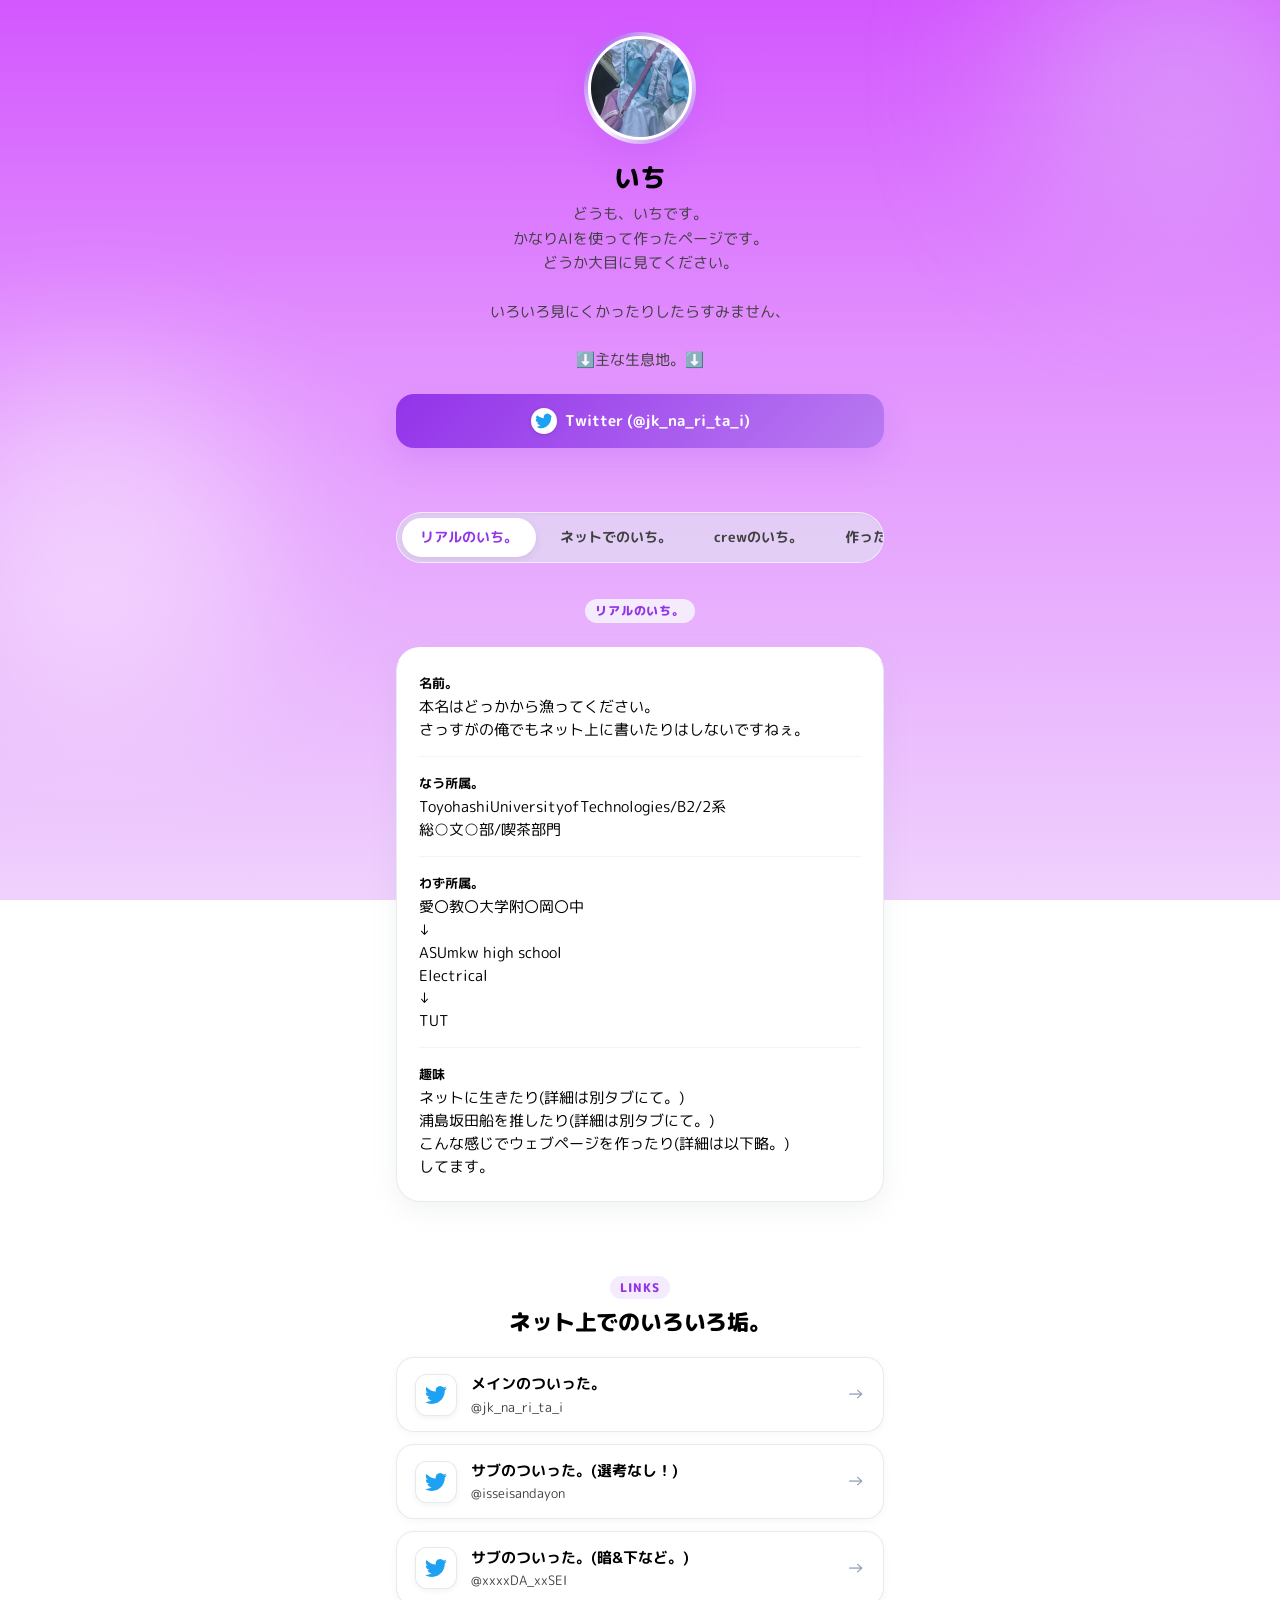
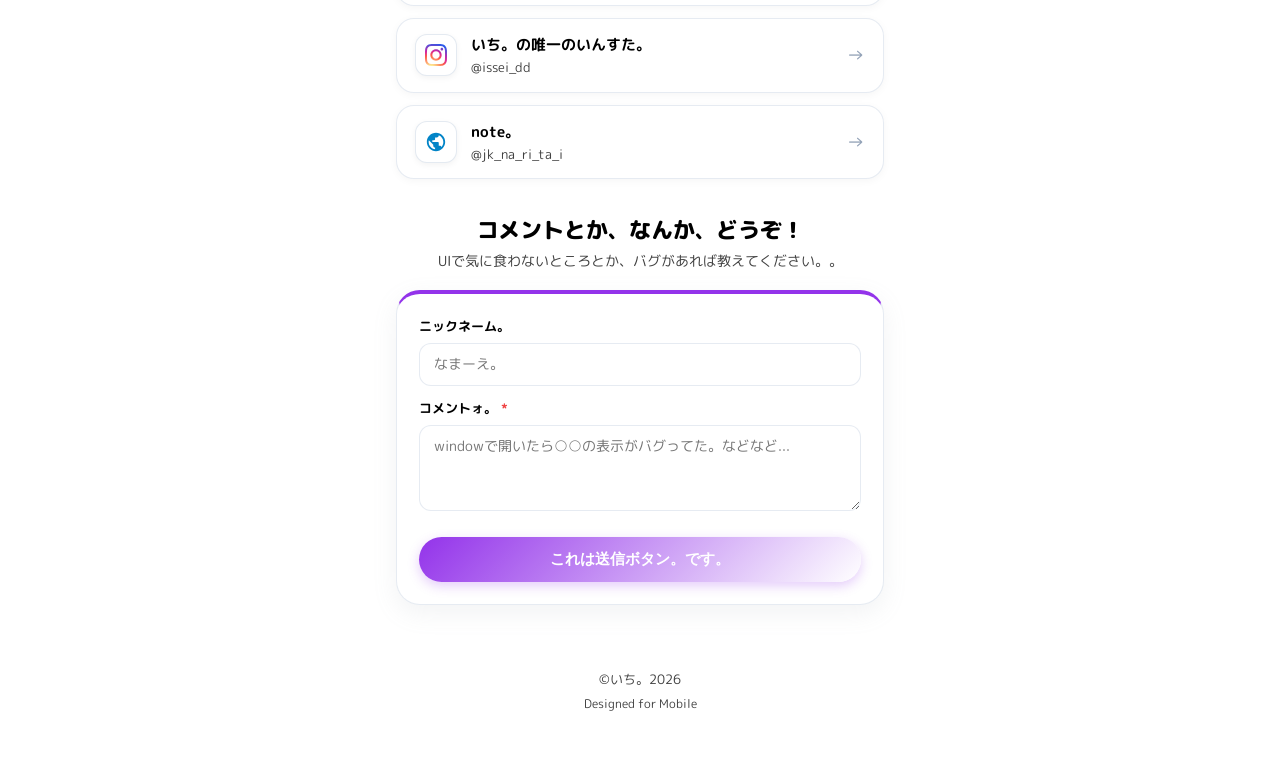
==== commit 70b1d75c: "feat: autolink URLs and support custom link tags and file uploads in textboxes" ====
--- a/index.html
+++ b/index.html
@@ -4,7 +4,7 @@
   <meta charset="UTF-8">
   <meta name="viewport" content="width=device-width, initial-scale=1.0, maximum-scale=1.0, user-scalable=no">
   <title id="page-title">いちのホームページ</title>
-  <link rel="stylesheet" href="style.css?v=20261020_8">
+  <link rel="stylesheet" href="style.css?v=20261022_2">
   <link rel="preconnect" href="https://fonts.googleapis.com">
   <link rel="preconnect" href="https://fonts.gstatic.com" crossorigin>
   <link href="https://fonts.googleapis.com/css2?family=DotGothic16&family=Hachi+Maru+Pop&family=M+PLUS+Rounded+1c:wght@400;500;700;800&family=Mochiy+Pop+One&family=Noto+Sans+JP:wght@400;500;700&family=Outfit:wght@400;600;700&family=Shippori+Mincho:wght@500;700&family=Yomogi&display=swap" rel="stylesheet">
@@ -179,6 +179,6 @@
     <button type="button" class="lightbox-close-btn" aria-label="閉じる">&times;</button>
   </div>
 
-  <script src="script.js?v=20261020_8"></script>
+  <script src="script.js?v=20261022_2"></script>
 </body>
 </html>
--- a/style.css
+++ b/style.css
@@ -1090,4 +1090,33 @@
   border: 1px solid #fecaca;
 }
 
-
+/* Links inside rich textboxes (Bio, items, sub-items) */
+.rich-link {
+  color: var(--primary, #9333ea);
+  text-decoration: underline;
+  text-decoration-thickness: 1.5px;
+  text-underline-offset: 3px;
+  font-weight: 700;
+  word-break: break-all;
+  display: inline;
+  transition: all 0.2s ease;
+}
+
+.rich-link:hover,
+.rich-link:active {
+  color: var(--primary-hover, #7e22ce);
+  text-decoration-thickness: 2.5px;
+  opacity: 0.85;
+}
+
+.rich-link::after {
+  content: ' ↗';
+  font-size: 0.82em;
+  font-weight: 800;
+  text-decoration: none;
+  display: inline-block;
+  opacity: 0.8;
+}
+
+
+
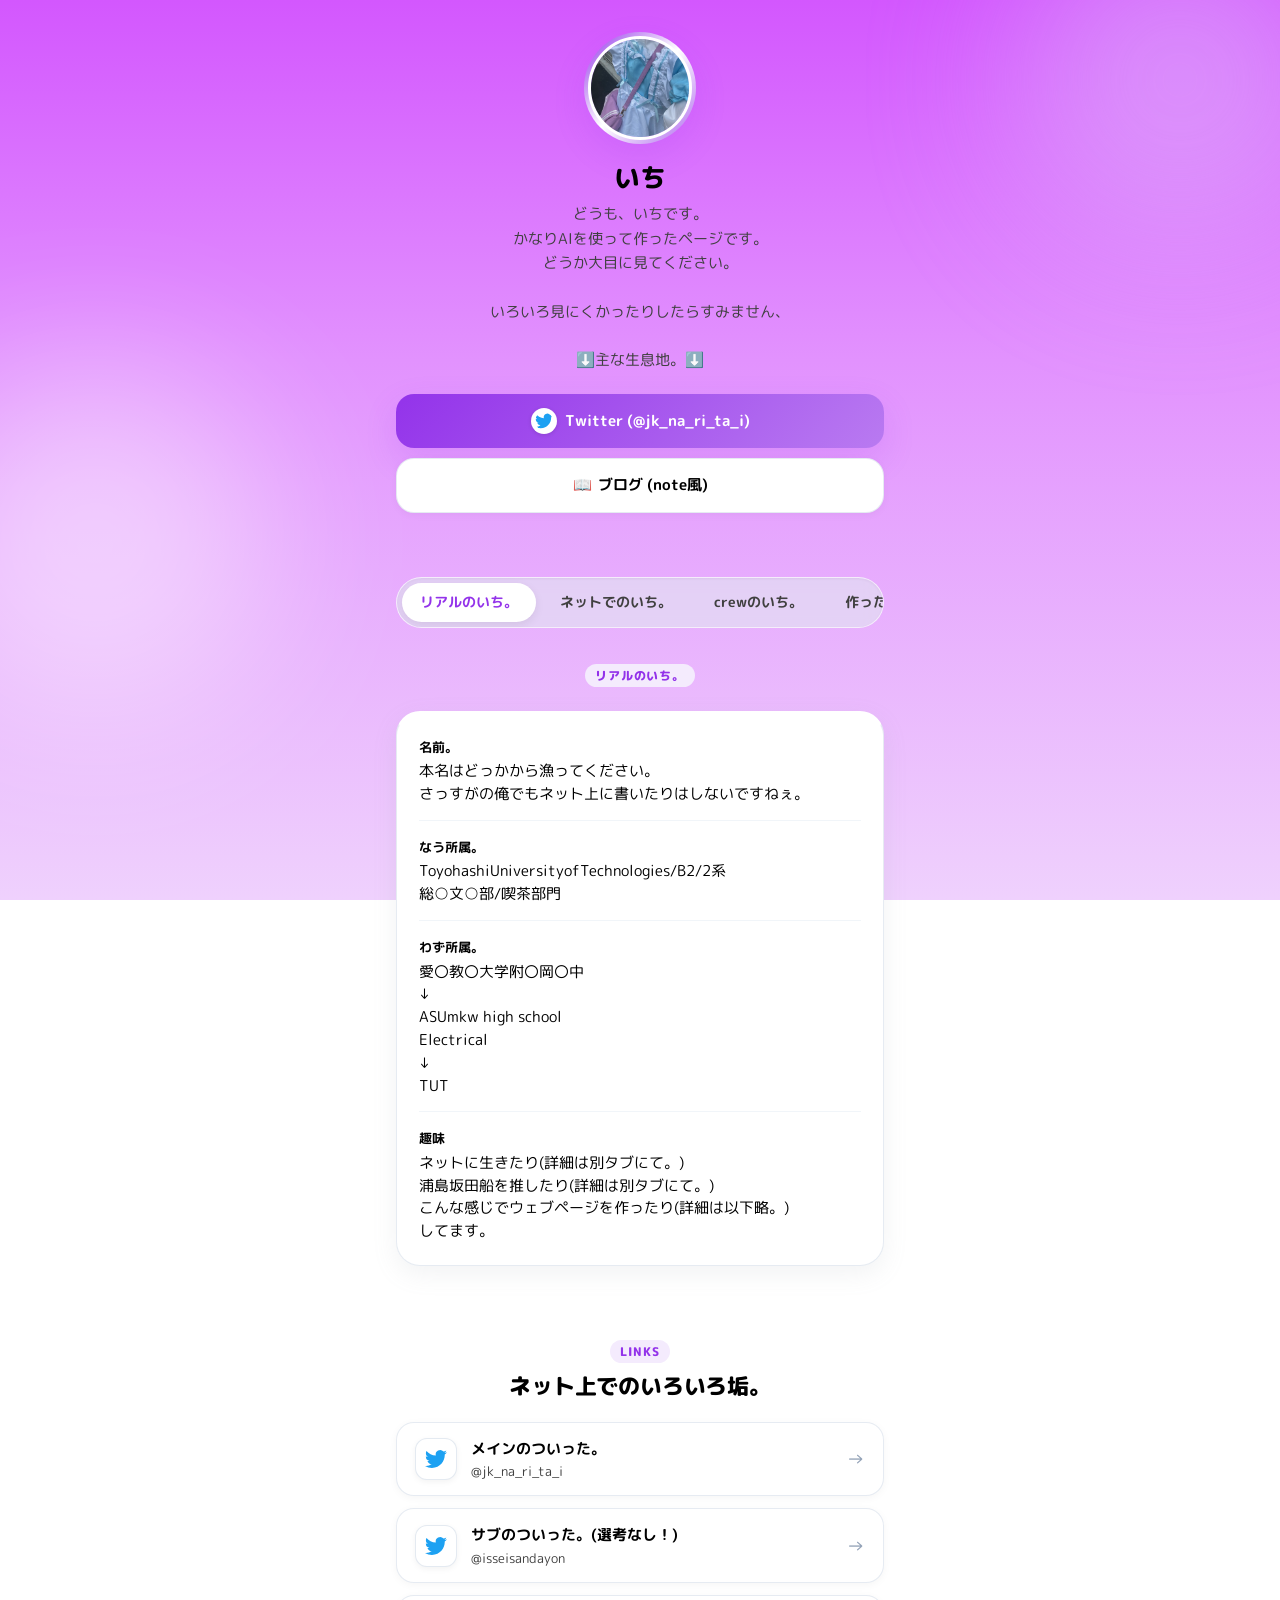
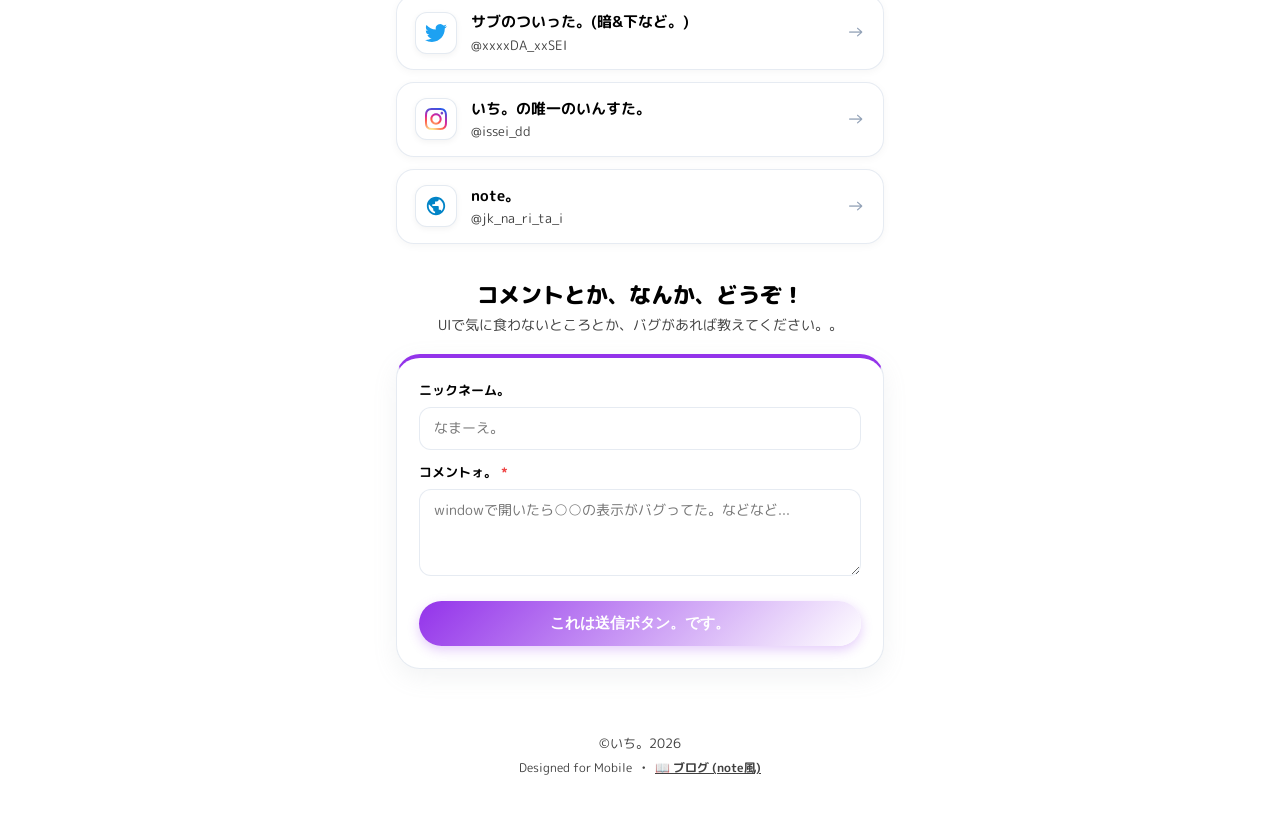
==== commit a30a735a: "feat: add note-style personal blog at /blog/ and admin blog post editor" ====
--- a/index.html
+++ b/index.html
@@ -30,12 +30,16 @@
         <p class="hero-desc" id="hero-desc">
           どうも、いちです。
         </p>
-        <div class="hero-actions">
+        <div class="hero-actions" style="display: flex; gap: 10px; flex-wrap: wrap; justify-content: center;">
           <a href="https://x.com/jk_na_ri_ta_i" target="_blank" rel="noopener noreferrer" class="btn btn-primary" id="hero-x-btn">
             <svg class="x-icon" viewBox="0 0 24 24" fill="#1DA1F2">
               <path d="M23.953 4.57a10 10 0 01-2.825.775 4.958 4.958 0 002.163-2.723c-.951.555-2.005.959-3.127 1.184a4.92 4.92 0 00-8.384 4.482C7.69 8.095 4.067 6.13 1.64 3.162a4.822 4.822 0 00-.666 2.475c0 1.71.87 3.213 2.188 4.096a4.904 4.904 0 01-2.228-.616v.06a4.923 4.923 0 003.946 4.827 4.996 4.996 0 01-2.212.085 4.936 4.936 0 004.604 3.417 9.867 9.867 0 01-6.102 2.105c-.39 0-.779-.023-1.17-.067a13.995 13.995 0 007.557 2.209c9.053 0 13.998-7.496 13.998-13.985 0-.21 0-.42-.015-.63A9.935 9.935 0 0024 4.59z"/>
             </svg>
             <span id="hero-x-btn-text">Twitter (@jk_na_ri_ta_i)</span>
+          </a>
+          <a href="blog/" class="btn btn-secondary" style="display: inline-flex; align-items: center; gap: 6px; font-weight: 700;">
+            <span>📖</span>
+            <span>ブログ (note風)</span>
           </a>
         </div>
       </div>
@@ -169,7 +173,11 @@
   <footer class="footer">
     <div class="container footer-container">
       <p id="footer-text">&copy; 2026 いち. All rights reserved.</p>
-      <p class="footer-sub">Designed for Mobile</p>
+      <p class="footer-sub">
+        <span>Designed for Mobile</span>
+        <span style="margin: 0 6px;">•</span>
+        <a href="blog/" style="color: inherit; text-decoration: underline; font-weight: 600;">📖 ブログ (note風)</a>
+      </p>
     </div>
   </footer>
 
--- a/style.css
+++ b/style.css
@@ -486,7 +486,7 @@
 .about-label {
   font-size: 0.8rem;
   font-weight: 700;
-  color: var(--secondary);
+  color: var(--about-label-color, var(--secondary));
   display: block;
   margin-bottom: 3px;
 }
@@ -899,7 +899,7 @@
 .about-subitem-label {
   font-size: 0.85rem;
   font-weight: 800;
-  color: var(--secondary);
+  color: var(--about-label-color, var(--secondary));
 }
 
 /* Inline Images inside textboxes */
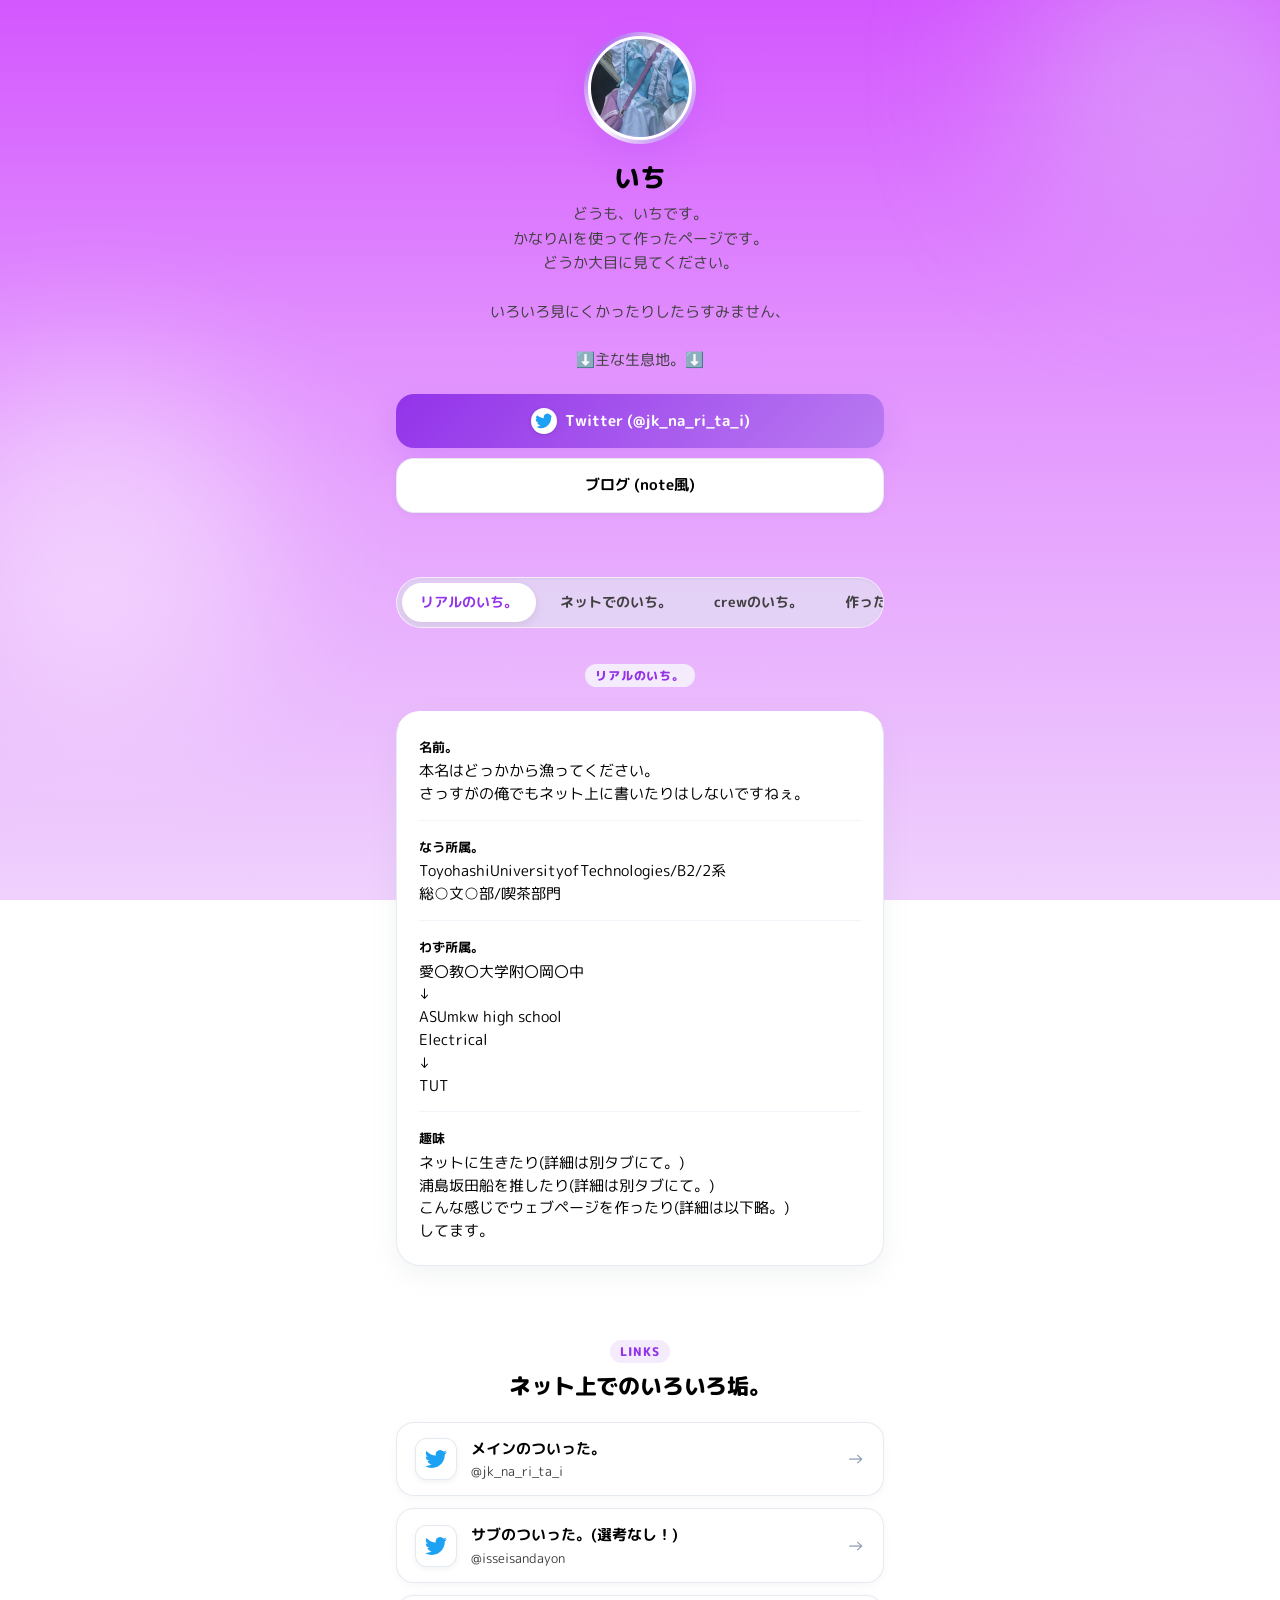
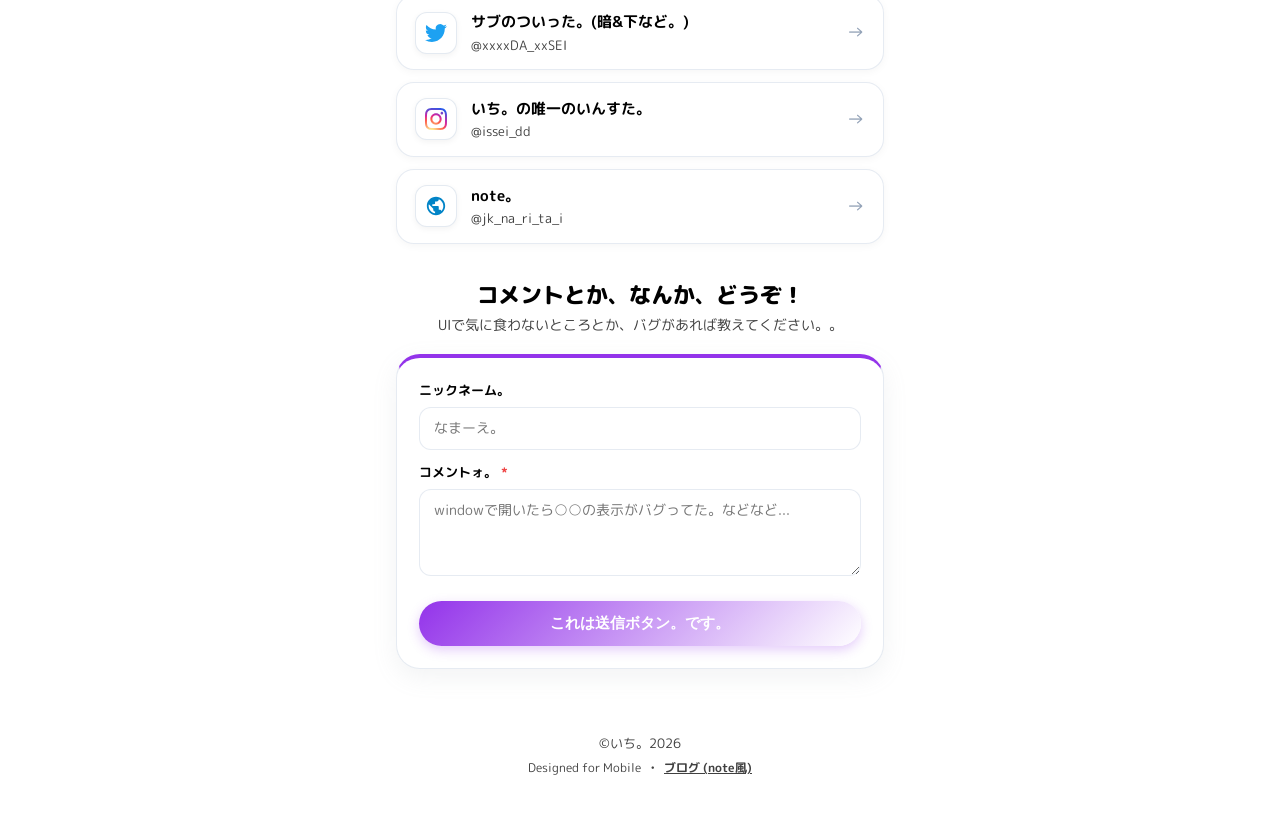
==== commit a590f50e: "style: remove automatic UI emojis across HP, blog, and admin pages" ====
--- a/index.html
+++ b/index.html
@@ -23,7 +23,7 @@
           <div class="avatar-ring"></div>
           <img id="hero-avatar-img" class="avatar-image" style="display: none;" alt="Avatar">
           <div class="avatar-placeholder" id="hero-avatar-placeholder">
-            <span>✨</span>
+            <span></span>
           </div>
         </div>
         <h1 class="hero-title" id="hero-title">いち</h1>
@@ -38,7 +38,6 @@
             <span id="hero-x-btn-text">Twitter (@jk_na_ri_ta_i)</span>
           </a>
           <a href="blog/" class="btn btn-secondary" style="display: inline-flex; align-items: center; gap: 6px; font-weight: 700;">
-            <span>📖</span>
             <span>ブログ (note風)</span>
           </a>
         </div>
@@ -51,8 +50,8 @@
         <!-- Tabs Navigation -->
         <div class="tabs-nav-wrapper">
           <div class="tabs-nav" id="tabs-nav">
-            <button type="button" class="tab-btn active" onclick="switchTab('real')">リアル・日常 🌿</button>
-            <button type="button" class="tab-btn" onclick="switchTab('oshi')">推し活 🎀</button>
+            <button type="button" class="tab-btn active" onclick="switchTab('real')">リアル・日常</button>
+            <button type="button" class="tab-btn" onclick="switchTab('oshi')">推し活</button>
           </div>
         </div>
 
@@ -62,7 +61,7 @@
           <div id="tab-pane-real" class="tab-pane active">
             <section class="section about-section" style="padding-top: 10px;">
               <div class="section-header">
-                <span class="section-tag">リアル・日常 🌿</span>
+                <span class="section-tag">リアル・日常</span>
                 <h2 class="section-title">About Me（リアル）</h2>
                 <p class="section-subtitle">日常やリアルの自己紹介</p>
               </div>
@@ -79,7 +78,7 @@
                   </div>
                   <div class="about-item">
                     <span class="about-label">ひとこと</span>
-                    <p class="about-value">気ままにのんびりやってます。仲良くしてください✨</p>
+                    <p class="about-value">気ままにのんびりやってます。仲良くしてください</p>
                   </div>
                 </div>
               </div>
@@ -90,7 +89,7 @@
           <div id="tab-pane-oshi" class="tab-pane">
             <section class="section about-section" style="padding-top: 10px;">
               <div class="section-header">
-                <span class="section-tag">推し活 🎀</span>
+                <span class="section-tag">推し活</span>
                 <h2 class="section-title">My Favorite（推しについて）</h2>
                 <p class="section-subtitle">推しへの愛や活動情報</p>
               </div>
@@ -107,7 +106,7 @@
                   </div>
                   <div class="about-item">
                     <span class="about-label">推しへのひとこと</span>
-                    <p class="about-value">いつも元気をくれてありがとう！一生推します✨</p>
+                    <p class="about-value">いつも元気をくれてありがとう！一生推します</p>
                   </div>
                 </div>
               </div>
@@ -145,7 +144,7 @@
     <section id="comments-section" class="section comments-section">
       <div class="container">
         <div class="section-header">
-          <h2 class="section-title" id="comments-title">コメント 💌</h2>
+          <h2 class="section-title" id="comments-title">コメント</h2>
           <p class="section-subtitle" id="comments-subtitle">サイトを見に来た感想やひとこと、メッセージを気軽にどうぞ！</p>
         </div>
 
@@ -157,10 +156,10 @@
             </div>
             <div class="form-group" style="margin-bottom: 14px;">
               <label for="comment-body" class="comment-label" id="comment-body-label">メッセージ・ひとこと <span style="color: #ef4444;">*</span></label>
-              <textarea id="comment-body" class="comment-textarea" placeholder="HP見に来たよ！ / 応援してます✨ などお気軽にどうぞ" rows="3" maxlength="500"></textarea>
+              <textarea id="comment-body" class="comment-textarea" placeholder="HP見に来たよ！ / 応援してます などお気軽にどうぞ" rows="3" maxlength="500"></textarea>
             </div>
             <button type="submit" id="comment-submit-btn" class="comment-submit-btn">
-              <span id="comment-btn-text">📨 メッセージを送る</span>
+              <span id="comment-btn-text">メッセージを送る</span>
               <span id="comment-btn-spinner" class="spinner" style="display: none; width: 14px; height: 14px; border-width: 2px;"></span>
             </button>
             <div id="comment-status-msg" class="comment-status-msg" style="display: none;"></div>
@@ -176,7 +175,7 @@
       <p class="footer-sub">
         <span>Designed for Mobile</span>
         <span style="margin: 0 6px;">•</span>
-        <a href="blog/" style="color: inherit; text-decoration: underline; font-weight: 600;">📖 ブログ (note風)</a>
+        <a href="blog/" style="color: inherit; text-decoration: underline; font-weight: 600;">ブログ (note風)</a>
       </p>
     </div>
   </footer>
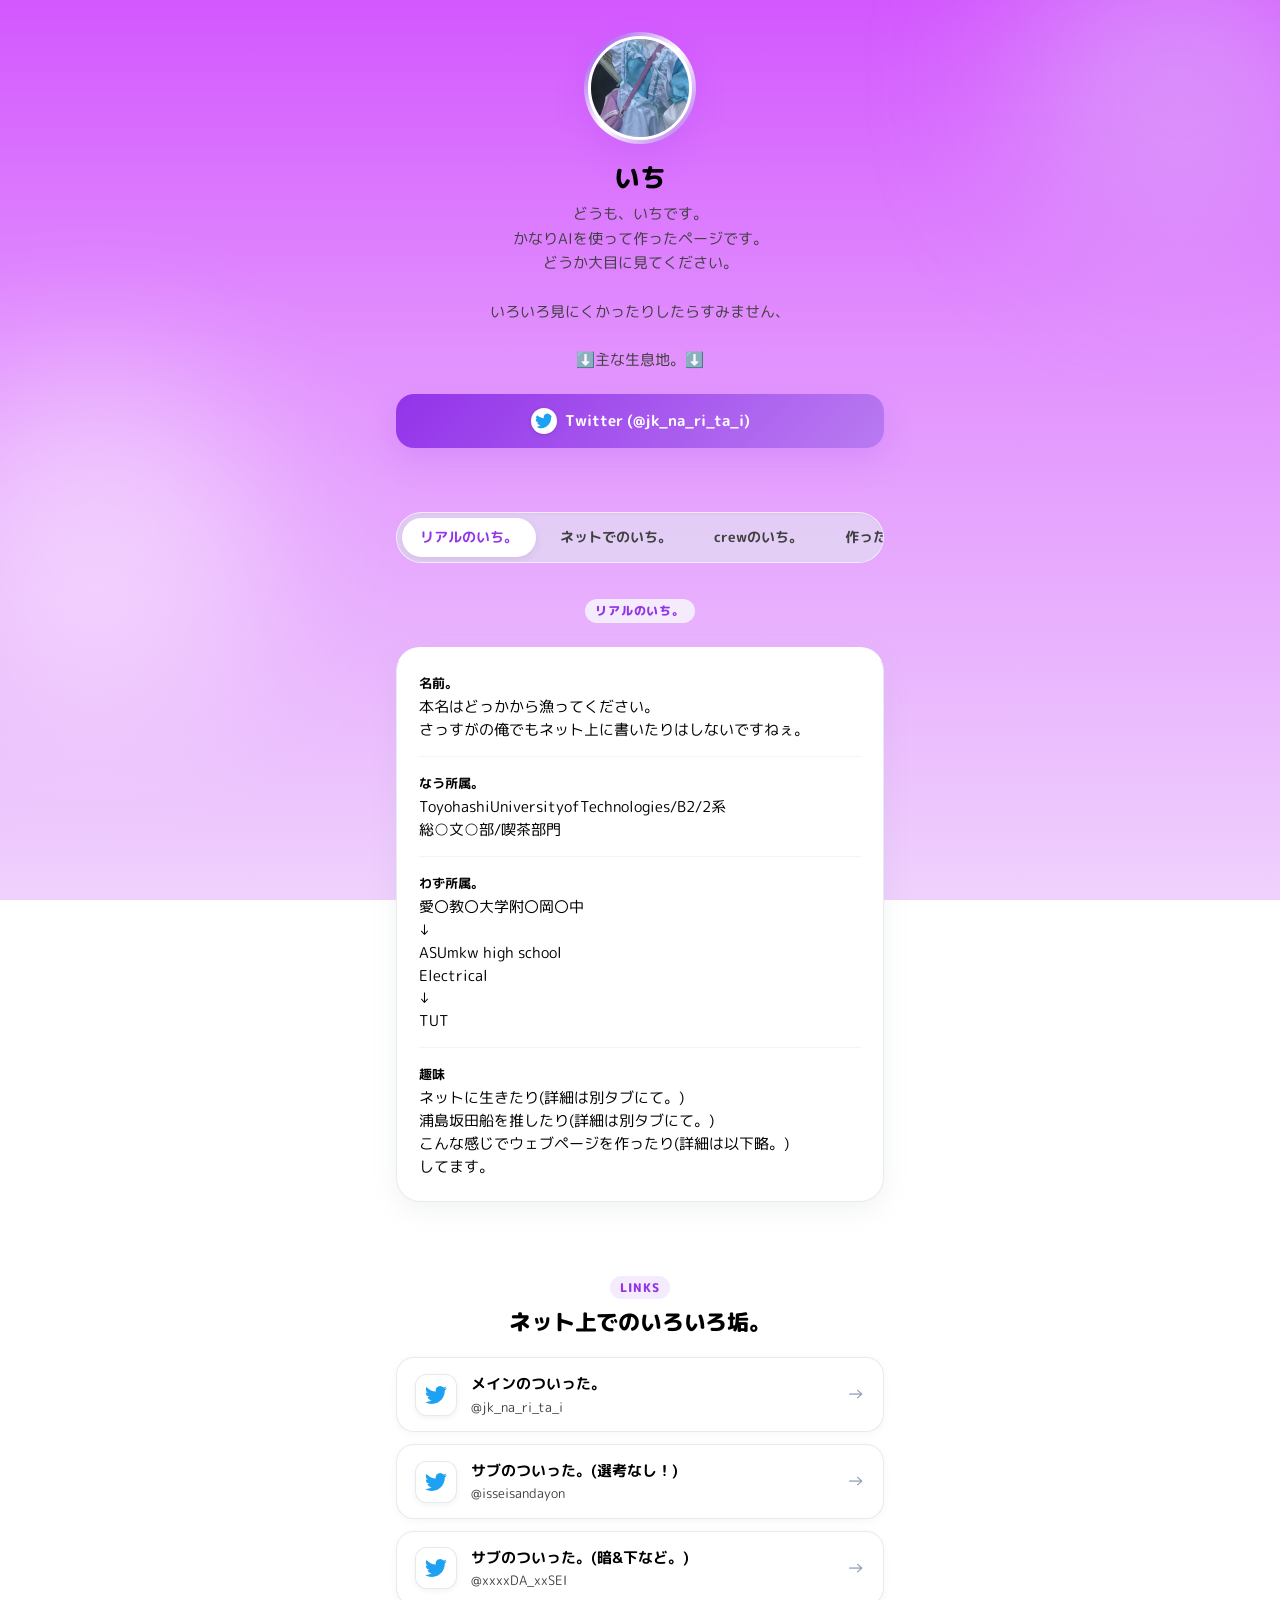
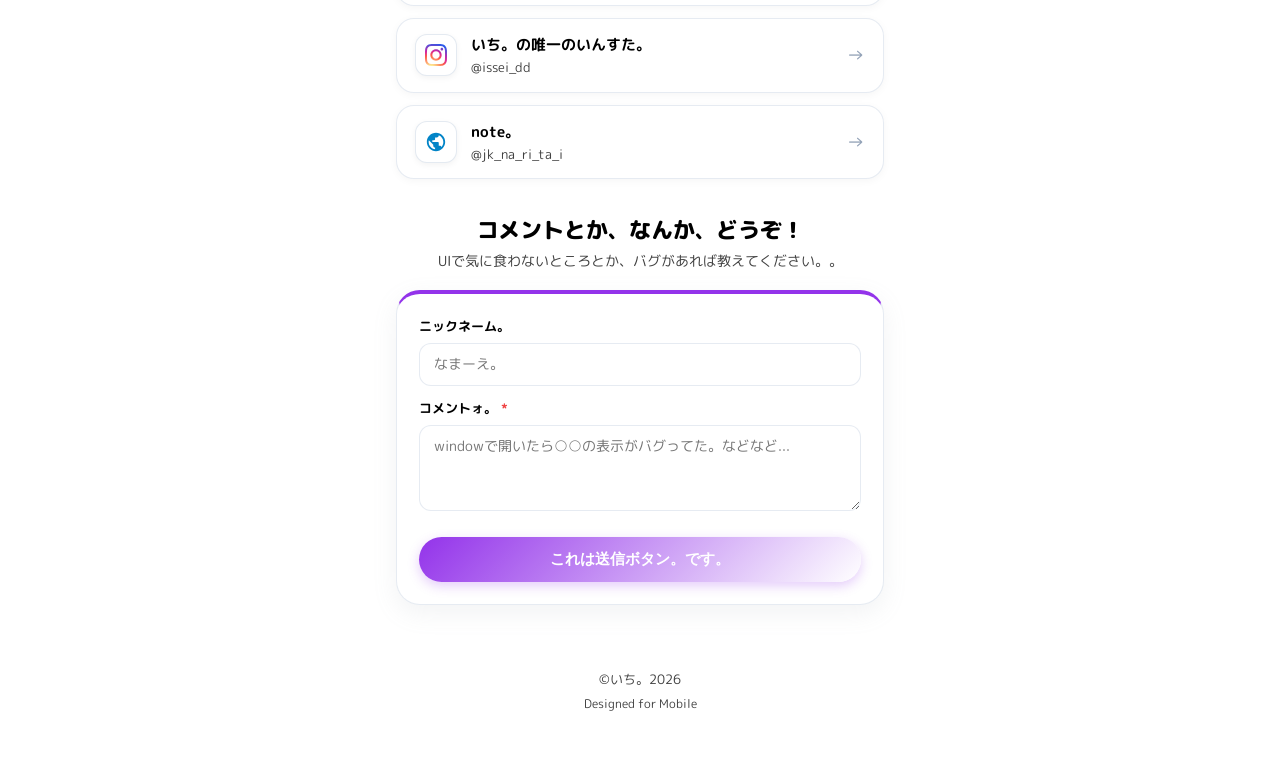
==== commit 83be5ac1: "chore: remove blog button and footer link from main HP (index.html)" ====
--- a/index.html
+++ b/index.html
@@ -36,9 +36,6 @@
               <path d="M23.953 4.57a10 10 0 01-2.825.775 4.958 4.958 0 002.163-2.723c-.951.555-2.005.959-3.127 1.184a4.92 4.92 0 00-8.384 4.482C7.69 8.095 4.067 6.13 1.64 3.162a4.822 4.822 0 00-.666 2.475c0 1.71.87 3.213 2.188 4.096a4.904 4.904 0 01-2.228-.616v.06a4.923 4.923 0 003.946 4.827 4.996 4.996 0 01-2.212.085 4.936 4.936 0 004.604 3.417 9.867 9.867 0 01-6.102 2.105c-.39 0-.779-.023-1.17-.067a13.995 13.995 0 007.557 2.209c9.053 0 13.998-7.496 13.998-13.985 0-.21 0-.42-.015-.63A9.935 9.935 0 0024 4.59z"/>
             </svg>
             <span id="hero-x-btn-text">Twitter (@jk_na_ri_ta_i)</span>
-          </a>
-          <a href="blog/" class="btn btn-secondary" style="display: inline-flex; align-items: center; gap: 6px; font-weight: 700;">
-            <span>ブログ (note風)</span>
           </a>
         </div>
       </div>
@@ -174,8 +171,6 @@
       <p id="footer-text">&copy; 2026 いち. All rights reserved.</p>
       <p class="footer-sub">
         <span>Designed for Mobile</span>
-        <span style="margin: 0 6px;">•</span>
-        <a href="blog/" style="color: inherit; text-decoration: underline; font-weight: 600;">ブログ (note風)</a>
       </p>
     </div>
   </footer>
